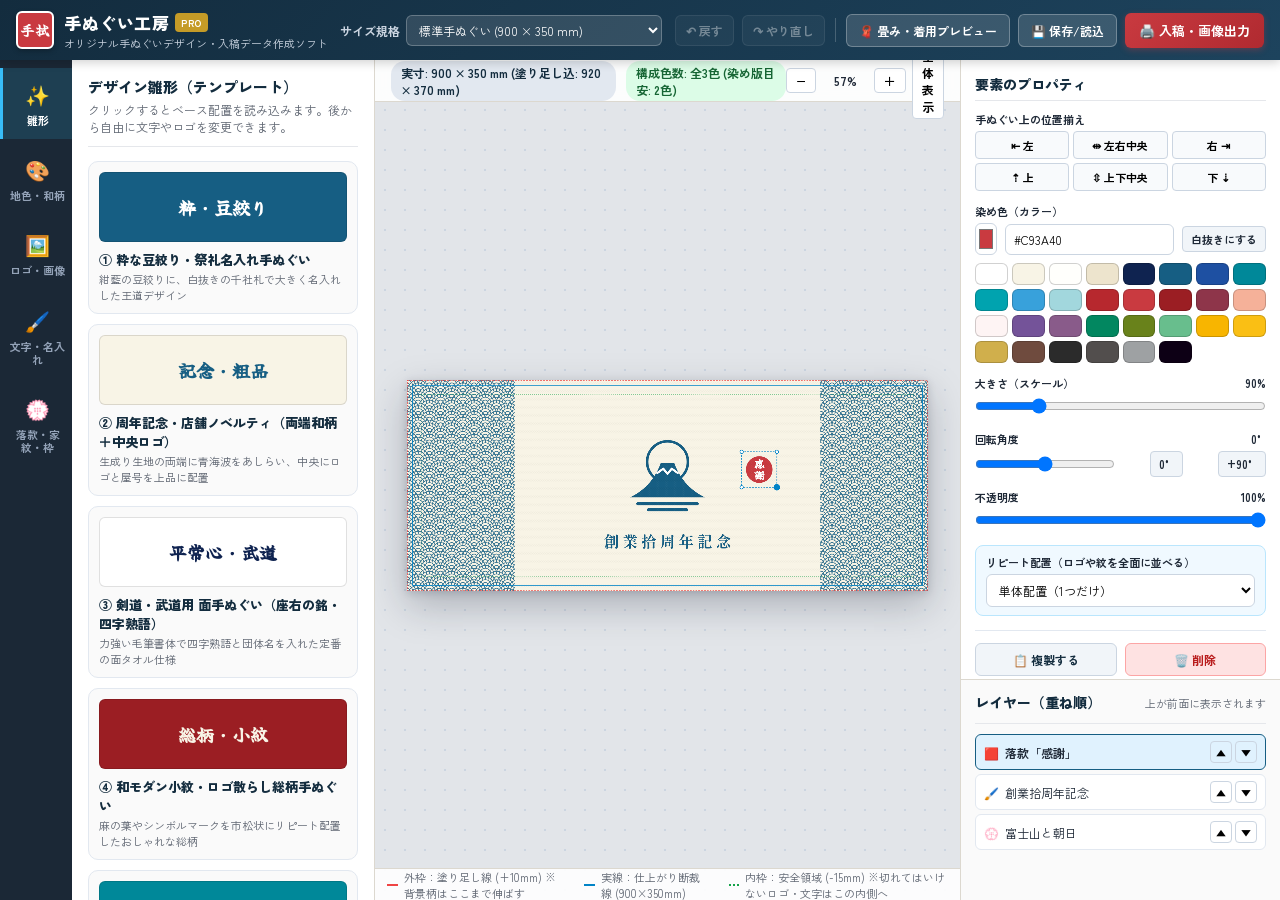
==== index.html @ afddd67e "[tenugui-maker] オリジナル手ぬぐいデザイン＆入稿データ作成Webアプリ（手ぬぐい工房 v1.0.0）を新規作成" ====
<!DOCTYPE html>
<html lang="ja">
<head>
  <meta charset="UTF-8" />
  <meta name="viewport" content="width=device-width, initial-scale=1.0" />
  <title>手ぬぐい工房 (Tenugui Studio) - オリジナル手ぬぐいデザイン＆入稿データ作成</title>
  <!-- Google Fonts (和風・毛筆・明朝・角ゴシック・丸ゴシック) -->
  <link rel="preconnect" href="https://fonts.googleapis.com">
  <link rel="preconnect" href="https://fonts.gstatic.com" crossorigin>
  <link href="https://fonts.googleapis.com/css2?family=Dela+Gothic+One&family=Hina+Mincho&family=Kaisei+Decol:wght@700&family=Klee+One:wght@600&family=M+PLUS+Rounded+1c:wght@700&family=Noto+Sans+JP:wght@400;700;900&family=Noto+Serif+JP:wght@400;700;900&family=Reggae+One&family=Shippori+Mincho+B1:wght@700;800&family=Yuji+Syuku&family=Zen+Antique+Soft&family=Zen+Kaku+Gothic+New:wght@700;900&family=Zen+Maru+Gothic:wght@700;900&family=Zen+Old+Mincho:wght@700;900&display=swap" rel="stylesheet">
  <link rel="stylesheet" href="css/style.css" />
</head>
<body>
  <!-- トップヘッダー -->
  <header class="app-header">
    <div class="brand">
      <div class="brand-seal">手拭</div>
      <div class="brand-text">
        <h1>手ぬぐい工房 <span class="badge">PRO</span></h1>
        <p>オリジナル手ぬぐいデザイン・入稿データ作成ソフト</p>
      </div>
    </div>

    <!-- 中央コントロール：サイズ・向き・ガイド表示 -->
    <div class="header-controls">
      <div class="control-group">
        <label>サイズ規格</label>
        <select id="sizePresetSelect" title="手ぬぐいのサイズを選択">
          <option value="900x350" selected>標準手ぬぐい (900 × 350 mm)</option>
          <option value="900x340">岡生地標準 (900 × 340 mm)</option>
          <option value="900x330">総理(文)生地標準 (900 × 330 mm)</option>
          <option value="1000x350">長尺手ぬぐい・剣道用 (1000 × 350 mm)</option>
          <option value="custom">カスタムサイズ...</option>
        </select>
      </div>

      <div id="customSizeInputs" class="control-group hidden">
        <input type="number" id="customLongMm" value="900" min="200" max="2000" step="10" title="長辺(mm)" />
        <span>×</span>
        <input type="number" id="customShortMm" value="350" min="200" max="1000" step="10" title="短辺(mm)" />
        <span>mm</span>
      </div>

      <div class="control-group">
        <label>向き</label>
        <div class="segmented-btn">
          <button type="button" id="orientHorizontalBtn" class="active" title="横長配置">横向き</button>
          <button type="button" id="orientVerticalBtn" title="縦長配置（掛け軸・のれん風）">縦向き</button>
        </div>
      </div>

      <div class="control-group toggles">
        <label class="checkbox-pill" title="断裁ズレ対策の塗り足し領域(+10mm)と内側安全枠(-15mm)を表示">
          <input type="checkbox" id="togglePrintGuides" checked />
          <span>入稿ガイド枠</span>
        </label>
        <label class="checkbox-pill" title="岡生地・文生地の織り目と切りっぱなし端の質感を重ねて表示">
          <input type="checkbox" id="toggleFabricTexture" checked />
          <span>布地質感</span>
        </label>
        <label class="checkbox-pill" title="4つ折り・8つ折りした時の見え方ラインを表示">
          <input type="checkbox" id="toggleFoldLines" />
          <span>折り目確認</span>
        </label>
      </div>
    </div>

    <!-- 右側アクション：元に戻す・保存・書き出し -->
    <div class="header-actions">
      <button type="button" id="undoBtn" class="icon-btn" title="元に戻す (Ctrl+Z)" disabled>↶ 戻す</button>
      <button type="button" id="redoBtn" class="icon-btn" title="やり直す (Ctrl+Y)" disabled>↷ やり直し</button>
      <div class="divider-v"></div>
      <button type="button" id="foldSimBtn" class="secondary-btn" title="畳んだ時の見え方や頭に巻いたイメージを確認">🧣 畳み・着用プレビュー</button>
      <button type="button" id="projectSaveBtn" class="secondary-btn" title="編集中のプロジェクトをファイルに保存">💾 保存/読込</button>
      <button type="button" id="exportModalBtn" class="primary-btn">🖨️ 入稿・画像出力</button>
    </div>
  </header>

  <!-- メインワークスペース -->
  <div class="workspace">
    <!-- 左サイドバー：カテゴリタブ + ツールパネル -->
    <aside class="left-sidebar">
      <nav class="tool-tabs">
        <button type="button" class="tab-btn active" data-tab="tab-templates">
          <span class="tab-icon">✨</span>
          <span class="tab-label">雛形</span>
        </button>
        <button type="button" class="tab-btn" data-tab="tab-fabric">
          <span class="tab-icon">🎨</span>
          <span class="tab-label">地色・和柄</span>
        </button>
        <button type="button" class="tab-btn" data-tab="tab-logo">
          <span class="tab-icon">🖼️</span>
          <span class="tab-label">ロゴ・画像</span>
        </button>
        <button type="button" class="tab-btn" data-tab="tab-text">
          <span class="tab-icon">🖌️</span>
          <span class="tab-label">文字・名入れ</span>
        </button>
        <button type="button" class="tab-btn" data-tab="tab-stamps">
          <span class="tab-icon">💮</span>
          <span class="tab-label">落款・家紋・枠</span>
        </button>
      </nav>

      <div class="tool-panel-container">
        <!-- 1. テンプレート（雛形）タブ -->
        <section id="tab-templates" class="tool-panel active">
          <div class="panel-header">
            <h2>デザイン雛形（テンプレート）</h2>
            <p>クリックするとベース配置を読み込みます。後から自由に文字やロゴを変更できます。</p>
          </div>
          <div id="templateGrid" class="template-grid"></div>
        </section>

        <!-- 2. 地色・伝統色・和柄タブ -->
        <section id="tab-fabric" class="tool-panel">
          <div class="panel-header">
            <h2>布地の色（地色）と和柄パターン</h2>
            <p>日本の伝統色と、手ぬぐい定番の和文様を組み合わせられます。</p>
          </div>

          <div class="form-section">
            <label class="section-title">地色（ベースカラー）</label>
            <div class="color-picker-row">
              <input type="color" id="bgColorInput" value="#f8f4e6" />
              <input type="text" id="bgColorHex" value="#F8F4E6" class="hex-input" />
              <span id="bgColorName" class="color-jp-name">生成り (きなり)</span>
            </div>
            <div class="color-category-filter">
              <button type="button" class="chip active" data-cat="all">すべて</button>
              <button type="button" class="chip" data-cat="white">白・生成</button>
              <button type="button" class="chip" data-cat="blue">藍・青</button>
              <button type="button" class="chip" data-cat="red">茜・赤・紫</button>
              <button type="button" class="chip" data-cat="green">緑・黄・茶</button>
              <button type="button" class="chip" data-cat="dark">墨・黒</button>
            </div>
            <div id="bgTraditionalPalette" class="swatch-grid"></div>
          </div>

          <div class="form-section">
            <label class="section-title">背景の伝統和柄（地紋パターン）</label>
            <div id="patternGrid" class="pattern-grid"></div>

            <div id="patternOptionsBox" class="sub-options">
              <div class="field-row">
                <label>柄の色</label>
                <div class="color-picker-row compact">
                  <input type="color" id="patternColorInput" value="#165e83" />
                  <input type="text" id="patternColorHex" value="#165E83" class="hex-input" />
                </div>
              </div>
              <div id="patternTraditionalPalette" class="swatch-grid mini"></div>

              <div class="field-row">
                <label>柄の大きさ <span id="patternScaleVal">100%</span></label>
                <input type="range" id="patternScaleInput" min="30" max="300" value="100" />
              </div>
              <div class="field-row">
                <label>柄の濃さ（透明度） <span id="patternOpacityVal">100%</span></label>
                <input type="range" id="patternOpacityInput" min="5" max="100" value="100" />
              </div>
              <div class="field-row">
                <label>柄の配置範囲</label>
                <select id="patternAreaSelect">
                  <option value="full">全面（総柄）</option>
                  <option value="ends">両端のみ（端飾り・20%ずつ）</option>
                  <option value="left">左端（または上端）のみ</option>
                  <option value="right">右端（または下端）のみ</option>
                  <option value="border">外周枠のみ（額縁柄）</option>
                  <option value="band-h">中央帯（一本帯）</option>
                </select>
              </div>
            </div>
          </div>

          <div class="form-section">
            <label class="section-title">生地の種類シミュレーション</label>
            <select id="fabricWeaveSelect">
              <option value="oka" selected>岡生地（30番手・目が細かく繊細な柄向け）</option>
              <option value="bun">総理 / 文生地（20番手・ざっくりした風合い）</option>
              <option value="none">フラット（入稿確認用・質感なし）</option>
            </select>
          </div>
        </section>

        <!-- 3. ロゴ・画像タブ -->
        <section id="tab-logo" class="tool-panel">
          <div class="panel-header">
            <h2>ロゴ・イラストの追加</h2>
            <p>お手持ちのロゴ画像（PNG / JPG / SVG）を読み込みます。白い背景の自動透過や、手ぬぐいらしい単色染め変換もワンクリックで行えます。</p>
          </div>

          <div class="upload-dropzone" id="logoDropzone">
            <input type="file" id="logoFileInput" accept="image/png,image/jpeg,image/webp,image/svg+xml" hidden />
            <div class="dropzone-icon">📁</div>
            <div class="dropzone-title">ロゴ・画像ファイルを選択</div>
            <div class="dropzone-sub">またはここへドラッグ＆ドロップ (PNG / JPG / SVG)</div>
            <button type="button" class="primary-btn small" id="logoSelectBtn">ファイルを選ぶ</button>
          </div>

          <div class="form-section">
            <label class="section-title">サンプルシンボル・ロゴを追加</label>
            <p class="hint">すぐ試せる和風シンボルマークです。クリックで配置されます。</p>
            <div id="sampleLogoGrid" class="stamp-grid"></div>
          </div>

          <div class="info-card">
            <h4>💡 手ぬぐいロゴ作成のポイント</h4>
            <ul>
              <li>写真やJPGロゴの<strong>白い背景</strong>は、右パネルの「白背景を透明化」スイッチで綺麗に抜けます。</li>
              <li>「単色染め（シルエット化）」をONにすると、どんな画像も藍色や白抜き1色の本染め風に仕上がります。</li>
              <li>同じロゴを全体に並べたい時は、右パネルの「リピート配置（散らし柄）」が使えます。</li>
            </ul>
          </div>
        </section>

        <!-- 4. 文字・名入れタブ -->
        <section id="tab-text" class="tool-panel">
          <div class="panel-header">
            <h2>文字・名入れの追加</h2>
            <p>縦書き・横書きや、毛筆・江戸文字・明朝体など手ぬぐいに映える書体を追加できます。</p>
          </div>

          <div class="quick-add-buttons">
            <button type="button" id="addVerticalTextBtn" class="action-card-btn">
              <span class="big-icon">縦</span>
              <div>
                <strong>縦書きテキストを追加</strong>
                <small>名入れ・スローガン・神社仏閣・剣道面タオル向け</small>
              </div>
            </button>
            <button type="button" id="addHorizontalTextBtn" class="action-card-btn">
              <span class="big-icon">横</span>
              <div>
                <strong>横書きテキストを追加</strong>
                <small>ショップ名・欧文ロゴ・記念品タイトル向け</small>
              </div>
            </button>
          </div>

          <div class="form-section">
            <label class="section-title">よく使われる定型フレーズ（クリックで追加）</label>
            <div class="phrase-chips">
              <button type="button" class="phrase-btn" data-text="祭" data-vert="true" data-size="180">祭（大文字）</button>
              <button type="button" class="phrase-btn" data-text="感謝" data-vert="true" data-size="140">感謝</button>
              <button type="button" class="phrase-btn" data-text="商売繁盛" data-vert="true" data-size="110">商売繁盛</button>
              <button type="button" class="phrase-btn" data-text="一期一会" data-vert="true" data-size="110">一期一会</button>
              <button type="button" class="phrase-btn" data-text="平常心" data-vert="true" data-size="120">平常心</button>
              <button type="button" class="phrase-btn" data-text="百折不撓" data-vert="true" data-size="110">百折不撓</button>
              <button type="button" class="phrase-btn" data-text="千客万来" data-vert="true" data-size="110">千客万来</button>
              <button type="button" class="phrase-btn" data-text="謹賀新年" data-vert="true" data-size="110">謹賀新年</button>
              <button type="button" class="phrase-btn" data-text="必勝" data-vert="true" data-size="150">必勝</button>
              <button type="button" class="phrase-btn" data-text="贈" data-vert="true" data-size="90">贈（熨斗風）</button>
            </div>
          </div>
        </section>

        <!-- 5. 落款・家紋・飾り枠タブ -->
        <section id="tab-stamps" class="tool-panel">
          <div class="panel-header">
            <h2>落款（ハンコ）・家紋・飾り枠</h2>
            <p>手ぬぐいの隅に入れると一気に本格感が出る朱印・落款や、伝統家紋・飾り枠を追加できます。</p>
          </div>

          <div class="form-section">
            <label class="section-title">オリジナル落款（朱印スタンプ）を作成</label>
            <div class="rakkan-builder">
              <div class="field-row">
                <label>印の文字（1〜4文字推奨）</label>
                <input type="text" id="rakkanTextInput" value="手拭工房" maxlength="6" />
              </div>
              <div class="field-row">
                <label>形状・彫り方</label>
                <select id="rakkanStyleSelect">
                  <option value="square-shu">角印・朱文（白地に赤文字）</option>
                  <option value="square-haku">角印・白文（赤地に白抜き文字）</option>
                  <option value="round-shu">丸印・朱文（赤枠に赤文字）</option>
                  <option value="round-haku">丸印・白文（赤丸に白抜き文字）</option>
                  <option value="gourd-haku">ひょうたん印（白抜き）</option>
                </select>
              </div>
              <button type="button" id="addRakkanBtn" class="primary-btn full-width">💮 この落款をキャンバスに追加</button>
            </div>
          </div>

          <div class="form-section">
            <label class="section-title">日本の伝統家紋・縁起スタンプ</label>
            <div id="kamonGrid" class="stamp-grid"></div>
          </div>

          <div class="form-section">
            <label class="section-title">飾り枠・帯・縁起ライン</label>
            <div id="frameGrid" class="stamp-grid"></div>
          </div>
        </section>
      </div>
    </aside>

    <!-- 中央キャンバスエリア -->
    <main class="canvas-stage-area" id="canvasStageArea">
      <!-- キャンバス上部ステータスバー -->
      <div class="stage-toolbar">
        <div class="stage-info">
          <span id="specDimensionBadge" class="spec-badge">実寸: 900 × 350 mm (塗り足し込: 920 × 370 mm)</span>
          <span id="usedColorsBadge" class="spec-badge colors-badge" title="現在デザインに使われている色数（本染め・シルクスクリーン印刷の版数目安）">使用色数: 2色</span>
        </div>
        <div class="zoom-controls">
          <button type="button" id="zoomOutBtn" title="縮小">−</button>
          <span id="zoomLevelText">100%</span>
          <button type="button" id="zoomInBtn" title="拡大">＋</button>
          <button type="button" id="zoomFitBtn" title="画面に合わせる">全体表示</button>
        </div>
      </div>

      <!-- キャンバス本体ラッパー -->
      <div class="canvas-viewport" id="canvasViewport">
        <div class="canvas-wrapper" id="canvasWrapper">
          <canvas id="tenuguiCanvas"></canvas>
        </div>
      </div>

      <!-- 下部ガイド凡例 -->
      <div class="stage-legend">
        <span class="legend-item"><i class="line-sample bleed"></i> 外枠：塗り足し線 (+10mm) ※背景柄はここまで伸ばす</span>
        <span class="legend-item"><i class="line-sample trim"></i> 実線：仕上がり断裁線 (900×350mm)</span>
        <span class="legend-item"><i class="line-sample safe"></i> 内枠：安全領域 (-15mm) ※切れてはいけないロゴ・文字はこの内側へ</span>
      </div>
    </main>

    <!-- 右サイドバー：選択中アイテムのプロパティ編集 ＆ レイヤー一覧 -->
    <aside class="right-sidebar">
      <!-- 選択中要素のインスペクター -->
      <div class="inspector-panel" id="inspectorPanel">
        <div class="panel-header compact">
          <h3 id="inspectorTitle">要素のプロパティ</h3>
        </div>

        <!-- 未選択時の表示 -->
        <div id="noSelectionMessage" class="empty-inspector">
          <p>キャンバス上の<strong>ロゴ・文字・スタンプ</strong>をクリックすると、ここで色・サイズ・書体・背景透過などを細かく調整できます。</p>
          <div class="shortcut-tips">
            <div><kbd>Delete</kbd> 選択要素を削除</div>
            <div><kbd>Ctrl</kbd>+<kbd>D</kbd> 複製</div>
            <div><kbd>矢印キー</kbd> 1mm移動</div>
          </div>
        </div>

        <!-- 共通トランスフォーム・整列コントロール -->
        <div id="commonInspector" class="inspector-body hidden">
          <!-- 整列ボタン -->
          <div class="form-group">
            <label>手ぬぐい上の位置揃え</label>
            <div class="align-btn-grid">
              <button type="button" data-align="left" title="左端（安全枠内）に寄せる">⇤ 左</button>
              <button type="button" data-align="center-h" title="左右中央に揃える">⇹ 左右中央</button>
              <button type="button" data-align="right" title="右端（安全枠内）に寄せる">右 ⇥</button>
              <button type="button" data-align="top" title="上端（安全枠内）に寄せる">⇡ 上</button>
              <button type="button" data-align="center-v" title="上下中央に揃える">⇳ 上下中央</button>
              <button type="button" data-align="bottom" title="下端（安全枠内）に寄せる">下 ⇣</button>
            </div>
          </div>

          <!-- テキスト専用コントロール -->
          <div id="textInspectorGroup" class="inspector-specific hidden">
            <div class="form-group">
              <label>テキスト内容</label>
              <textarea id="propTextContent" rows="2"></textarea>
            </div>
            <div class="form-group">
              <label>書体（フォント）</label>
              <select id="propFontFamily">
                <optgroup label="毛筆・江戸文字・手書き風">
                  <option value="'Yuji Syuku', serif">佑字 粛（本格毛筆・楷書風）</option>
                  <option value="'Reggae One', sans-serif">レゲエ One（力強い江戸勘亭流・祭り風）</option>
                  <option value="'Dela Gothic One', sans-serif">デラゴシック（極太・千社札・番付風）</option>
                  <option value="'Klee One', cursive">クレー One（丁寧な手書き・行書風）</option>
                </optgroup>
                <optgroup label="明朝体・古典和風">
                  <option value="'Shippori Mincho B1', serif">しっぽり明朝（上品な伝統明朝）</option>
                  <option value="'Zen Old Mincho', serif">Zen オールド明朝（格調高い老舗風）</option>
                  <option value="'Zen Antique Soft', serif">Zen アンチック（レトロ活版・大正ロマン）</option>
                  <option value="'Hina Mincho', serif">ひな明朝（やわらかい和モダン）</option>
                  <option value="'Kaisei Decol', serif">解星デコール（華やか・モダン明朝）</option>
                </optgroup>
                <optgroup label="ゴシック体・モダンロゴ向け">
                  <option value="'Zen Kaku Gothic New', sans-serif">Zen 角ゴシック（すっきり現代風）</option>
                  <option value="'Zen Maru Gothic', sans-serif">Zen 丸ゴシック（親しみやすい丸文字）</option>
                </optgroup>
              </select>
            </div>
            <div class="form-group two-col">
              <div>
                <label>文字の向き</label>
                <div class="segmented-btn">
                  <button type="button" id="propTextVertBtn">縦書き</button>
                  <button type="button" id="propTextHorizBtn">横書き</button>
                </div>
              </div>
              <div>
                <label>文字サイズ <span id="propFontSizeVal">80</span></label>
                <input type="range" id="propFontSize" min="14" max="320" value="80" />
              </div>
            </div>
            <div class="form-group">
              <label>字間（文字の間隔） <span id="propLetterSpacingVal">0</span></label>
              <input type="range" id="propLetterSpacing" min="-10" max="60" value="0" />
            </div>
            <div class="form-group">
              <label>袋文字（白フチ・縁取り）</label>
              <div class="field-row">
                <input type="checkbox" id="propTextOutlineToggle" />
                <span>フチをつける</span>
                <input type="color" id="propTextOutlineColor" value="#ffffff" />
                <input type="range" id="propTextOutlineWidth" min="1" max="30" value="8" style="width:80px;" />
              </div>
            </div>
            <div class="form-group">
              <label>白抜き枠・千社札フレーム</label>
              <select id="propTextBoxStyle">
                <option value="none">枠なし</option>
                <option value="white-pad">白座布団（背景柄を隠して読みやすくする）</option>
                <option value="senjafuda">千社札枠（二重黒枠＋白地）</option>
                <option value="circle-crest">丸抜き座布団（丸紋風）</option>
              </select>
            </div>
          </div>

          <!-- ロゴ・画像専用コントロール -->
          <div id="logoInspectorGroup" class="inspector-specific hidden">
            <div class="form-group highlight-box">
              <label class="checkbox-row">
                <input type="checkbox" id="propLogoRemoveBg" />
                <strong>白い背景を自動で透明化する</strong>
              </label>
              <div id="propLogoThresholdRow" class="field-row hidden">
                <label>白抜き感度 <span id="propLogoThresholdVal">235</span></label>
                <input type="range" id="propLogoThreshold" min="150" max="254" value="235" />
              </div>
            </div>

            <div class="form-group highlight-box">
              <label class="checkbox-row">
                <input type="checkbox" id="propLogoMonochrome" />
                <strong>単色染め（シルエット化）</strong>
              </label>
              <p class="tiny-hint">本染め手ぬぐいのように、ロゴを1色の染め色（または白抜き）に変換します。</p>
            </div>
          </div>

          <!-- 色変更コントロール（文字・スタンプ・単色化ロゴ共通） -->
          <div id="colorInspectorGroup" class="form-group">
            <label>染め色（カラー）</label>
            <div class="color-picker-row">
              <input type="color" id="propItemColor" value="#165e83" />
              <input type="text" id="propItemColorHex" value="#165E83" class="hex-input" />
              <button type="button" id="propSetShironukiBtn" class="tiny-btn" title="生地の地色と同じ色にして「白抜き染め」にします">白抜きにする</button>
            </div>
            <div id="itemTraditionalPalette" class="swatch-grid mini"></div>
          </div>

          <!-- 大きさ・回転・不透明度 -->
          <div class="form-group">
            <label>大きさ（スケール） <span id="propScaleVal">100%</span></label>
            <input type="range" id="propScale" min="10" max="400" value="100" />
          </div>
          <div class="form-group">
            <label>回転角度 <span id="propRotationVal">0°</span></label>
            <div class="field-row">
              <input type="range" id="propRotation" min="-180" max="180" value="0" />
              <button type="button" id="propRotResetBtn" class="tiny-btn">0°</button>
              <button type="button" id="propRot90Btn" class="tiny-btn">+90°</button>
            </div>
          </div>
          <div class="form-group">
            <label>不透明度 <span id="propOpacityVal">100%</span></label>
            <input type="range" id="propOpacity" min="10" max="100" value="100" />
          </div>

          <!-- リピート（散らし柄・連続配置）モード -->
          <div class="form-group highlight-box">
            <label>リピート配置（ロゴや紋を全面に並べる）</label>
            <select id="propRepeatMode">
              <option value="none">単体配置（1つだけ）</option>
              <option value="grid">格子並び（縦横に整列して反復）</option>
              <option value="brick">互い違い並び（市松・散らし配置）</option>
              <option value="row">横一列に並べる（帯状）</option>
            </select>
            <div id="propRepeatGapRow" class="field-row hidden">
              <label>間隔 <span id="propRepeatGapVal">180px</span></label>
              <input type="range" id="propRepeatGap" min="60" max="500" value="180" />
            </div>
          </div>

          <!-- アクションボタン -->
          <div class="inspector-actions">
            <button type="button" id="propDuplicateBtn" class="secondary-btn">📋 複製する</button>
            <button type="button" id="propDeleteBtn" class="danger-btn">🗑️ 削除</button>
          </div>
        </div>
      </div>

      <!-- レイヤー（重ね順）パネル -->
      <div class="layers-panel">
        <div class="panel-header compact">
          <h3>レイヤー（重ね順）</h3>
          <span class="tiny-hint">上が前面に表示されます</span>
        </div>
        <ul id="layerList" class="layer-list"></ul>
      </div>
    </aside>
  </div>

  <!-- モーダル1：畳み方・着用シミュレーション -->
  <div id="foldSimModal" class="modal-backdrop hidden">
    <div class="modal-content wide">
      <div class="modal-header">
        <h2>🧣 仕上がり・畳み方シミュレーション</h2>
        <button type="button" class="modal-close" data-close="foldSimModal">✕</button>
      </div>
      <div class="modal-body">
        <p class="modal-lead">手ぬぐいは畳んで贈答用（熨斗・帯巻き）にしたり、首に掛けたりした時に<strong>端（剣先）や四つ折り面</strong>のロゴがよく見えます。実際の見え方を確認しましょう。</p>
        <div class="sim-grid">
          <div class="sim-card">
            <h4>① 四つ折り・八つ折り（たたんだ状態 / 端の名入れ確認）</h4>
            <div class="sim-canvas-box">
              <canvas id="simFoldedCanvas" width="380" height="260"></canvas>
            </div>
            <p class="tiny-hint">贈答・販売時に一番上になる面です。右端または左端にロゴや名入れがあると綺麗に収まります。</p>
          </div>
          <div class="sim-card">
            <h4>② 熨斗（のし）・帯巻きパッケージ状態</h4>
            <div class="sim-canvas-box">
              <canvas id="simNoshiCanvas" width="380" height="260"></canvas>
            </div>
            <p class="tiny-hint">記念品・粗品として白帯を巻いた時のイメージです。</p>
          </div>
          <div class="sim-card">
            <h4>③ 掛け軸・タペストリー飾り状態</h4>
            <div class="sim-canvas-box">
              <canvas id="simHangingCanvas" width="380" height="260"></canvas>
            </div>
            <p class="tiny-hint">壁や暖簾として掛けた時の全体のバランスです。</p>
          </div>
        </div>
      </div>
    </div>
  </div>

  <!-- モーダル2：プロジェクト保存 / 読込 -->
  <div id="projectModal" class="modal-backdrop hidden">
    <div class="modal-content">
      <div class="modal-header">
        <h2>💾 デザインデータの保存・読み込み</h2>
        <button type="button" class="modal-close" data-close="projectModal">✕</button>
      </div>
      <div class="modal-body">
        <div class="export-option-card">
          <h4>ファイルに保存（バックアップ）</h4>
          <p>現在の手ぬぐいデザイン（配置したロゴ・文字・色設定すべて）を <code>.tenugui.json</code> ファイルとしてパソコンに保存します。いつでも続きから編集できます。</p>
          <button type="button" id="downloadProjectJsonBtn" class="primary-btn">📥 プロジェクトファイルを保存 (.json)</button>
        </div>
        <div class="export-option-card">
          <h4>保存したファイルを読み込む</h4>
          <p>以前保存した <code>.tenugui.json</code> ファイルを読み込んで復元します。</p>
          <input type="file" id="uploadProjectJsonInput" accept=".json" hidden />
          <button type="button" id="triggerLoadJsonBtn" class="secondary-btn">📂 ファイルを選択して読み込む</button>
        </div>
      </div>
    </div>
  </div>

  <!-- モーダル3：入稿データ・高解像度画像出力 -->
  <div id="exportModal" class="modal-backdrop hidden">
    <div class="modal-content wide">
      <div class="modal-header">
        <h2>🖨️ 入稿データ・画像書き出し</h2>
        <button type="button" class="modal-close" data-close="exportModal">✕</button>
      </div>
      <div class="modal-body">
        <!-- 入稿前チェックリスト -->
        <div class="preflight-box" id="preflightBox">
          <h4>✅ 入稿データ自動チェック（プリフライト）</h4>
          <ul id="preflightList" class="preflight-list"></ul>
        </div>

        <div class="export-grid">
          <div class="export-option-card featured">
            <div class="card-badge">プリント業者入稿に最適</div>
            <h4>① 入稿用・高解像度 PNG（塗り足し +10mm 付）</h4>
            <p>オリジナル手ぬぐい印刷業者の入稿規格に対応した高解像度データ（塗り足し領域込・ガイド線なし・布地テクスチャなし）を出力します。</p>
            <div class="field-row">
              <label>出力解像度:</label>
              <select id="exportDpiSelect">
                <option value="200">高解像度 200 dpi (推奨・約 7244×2913 px)</option>
                <option value="300">超高解像度 300 dpi (本印刷用・約 10866×4370 px)</option>
                <option value="150">標準 150 dpi (軽量入稿用・約 5433×2185 px)</option>
              </select>
            </div>
            <label class="checkbox-row" style="margin:8px 0;">
              <input type="checkbox" id="exportIncludeTrimMarks" />
              <span>トンボ（断裁トリムマーク）を四隅に描画する</span>
            </label>
            <button type="button" id="exportPrintPngBtn" class="primary-btn full-width">📥 入稿用 高解像度PNGをダウンロード</button>
          </div>

          <div class="export-option-card">
            <h4>② 仕上がりイメージ確認用 PNG（実寸枠・質感つき）</h4>
            <p>布地の織り目感を含めた仕上がりサイズ（塗り足し部分をカットした状態）の画像です。お客様や仲間への確認用・SNS共有用に最適です。</p>
            <button type="button" id="exportPreviewPngBtn" class="secondary-btn full-width">📸 完成イメージPNGをダウンロード</button>
          </div>

          <div class="export-option-card">
            <h4>③ ベクター SVG ファイル出力</h4>
            <p>Illustrator等で再編集したり、シルクスクリーン・本染め（注染）業者へ渡せるスケーラブルなSVGデータを出力します。</p>
            <button type="button" id="exportSvgBtn" class="secondary-btn full-width">📐 SVGベクターデータをダウンロード</button>
          </div>

          <div class="export-option-card">
            <h4>④ 発注仕様書・原寸確認シート（印刷 / PDF保存）</h4>
            <p>デザイン全体図・使用している伝統色コード（HEX/RGB）・サイズ規格・色数をまとめた仕様書を開きます（ブラウザの「PDFに保存」またはプリンター印刷に対応）。</p>
            <button type="button" id="exportSpecSheetBtn" class="secondary-btn full-width">📄 発注仕様書（PDF/印刷）を開く</button>
          </div>
        </div>
      </div>
    </div>
  </div>

  <!-- スクリプト群 -->
  <script src="js/data.js"></script>
  <script src="js/patterns.js"></script>
  <script src="js/app.js"></script>
</body>
</html>
---- css/style.css ----
/* ==========================================================================
   手ぬぐい工房 (Tenugui Studio) - スタイルシート
   和モダン・藍染＆生成りトーンの直感的デザインUI
   ========================================================================== */

:root {
  --ai-dark: #132c3e;       /* 濃藍（ヘッダー・主要背景） */
  --ai-main: #165e83;       /* 紺藍（プライマリカラー） */
  --ai-light: #2a83a2;      /* 浅葱・納戸（ホバー・アクセント） */
  --shu-red: #c93a40;       /* 朱色・落款色 */
  --kinari: #f8f4e6;        /* 生成り */
  --washi-bg: #f3f1ec;      /* 和紙グレー背景 */
  --panel-bg: #ffffff;
  --stage-bg: #e2e5e9;
  --border-col: #dcd8cf;
  --text-main: #1f2937;
  --text-sub: #5f6672;
  --gold-accent: #c59b27;
  --radius-sm: 6px;
  --radius-md: 10px;
}

* {
  box-sizing: border-box;
  margin: 0;
  padding: 0;
}

body {
  font-family: 'Zen Kaku Gothic New', 'Noto Sans JP', sans-serif;
  background-color: var(--washi-bg);
  color: var(--text-main);
  height: 100vh;
  display: flex;
  flex-direction: column;
  overflow: hidden;
  user-select: none;
}

/* --- トップヘッダー --- */
.app-header {
  height: 60px;
  background: linear-gradient(135deg, var(--ai-dark) 0%, #1d435d 100%);
  color: #fff;
  display: flex;
  align-items: center;
  justify-content: space-between;
  padding: 0 16px;
  box-shadow: 0 2px 10px rgba(0, 0, 0, 0.2);
  z-index: 20;
  gap: 12px;
}

.brand {
  display: flex;
  align-items: center;
  gap: 10px;
  flex-shrink: 0;
}

.brand-seal {
  width: 38px;
  height: 38px;
  background: var(--shu-red);
  border: 2px solid #fff;
  border-radius: 6px;
  display: flex;
  align-items: center;
  justify-content: center;
  font-family: 'Yuji Syuku', serif;
  font-weight: 700;
  font-size: 14px;
  letter-spacing: 1px;
  box-shadow: 0 2px 5px rgba(0,0,0,0.25);
}

.brand-text h1 {
  font-size: 17px;
  font-weight: 900;
  letter-spacing: 0.5px;
  display: flex;
  align-items: center;
  gap: 6px;
}

.brand-text .badge {
  background: var(--gold-accent);
  color: #fff;
  font-size: 10px;
  padding: 2px 6px;
  border-radius: 4px;
  font-weight: 700;
}

.brand-text p {
  font-size: 11px;
  color: #cbd5e1;
}

.header-controls {
  display: flex;
  align-items: center;
  gap: 14px;
  flex-wrap: nowrap;
  overflow-x: auto;
}

.control-group {
  display: flex;
  align-items: center;
  gap: 6px;
  font-size: 12px;
}

.control-group label {
  color: #cbd5e1;
  font-weight: 700;
  white-space: nowrap;
}

.control-group select,
.control-group input[type="number"] {
  background: rgba(255, 255, 255, 0.12);
  color: #fff;
  border: 1px solid rgba(255, 255, 255, 0.25);
  border-radius: var(--radius-sm);
  padding: 5px 8px;
  font-size: 12px;
  font-family: inherit;
}

.control-group select option {
  color: #1f2937;
  background: #fff;
}

.control-group input[type="number"] {
  width: 68px;
  text-align: center;
}

.segmented-btn {
  display: inline-flex;
  background: rgba(0, 0, 0, 0.25);
  border-radius: var(--radius-sm);
  padding: 2px;
  border: 1px solid rgba(255,255,255,0.18);
}

.segmented-btn button {
  background: transparent;
  color: #e2e8f0;
  border: none;
  padding: 4px 10px;
  font-size: 12px;
  font-weight: 700;
  border-radius: 4px;
  cursor: pointer;
  transition: all 0.15s;
}

.segmented-btn button.active {
  background: var(--ai-light);
  color: #fff;
}

.checkbox-pill {
  display: inline-flex;
  align-items: center;
  gap: 5px;
  background: rgba(255, 255, 255, 0.1);
  padding: 5px 10px;
  border-radius: 20px;
  cursor: pointer;
  font-size: 12px;
  color: #fff !important;
  border: 1px solid rgba(255, 255, 255, 0.18);
  transition: background 0.15s;
}

.checkbox-pill:hover {
  background: rgba(255, 255, 255, 0.2);
}

.header-actions {
  display: flex;
  align-items: center;
  gap: 8px;
  flex-shrink: 0;
}

.divider-v {
  width: 1px;
  height: 24px;
  background: rgba(255, 255, 255, 0.2);
  margin: 0 2px;
}

/* --- ボタン共通 --- */
button {
  font-family: inherit;
}

.icon-btn {
  background: rgba(255, 255, 255, 0.1);
  color: #fff;
  border: 1px solid rgba(255, 255, 255, 0.2);
  padding: 6px 10px;
  border-radius: var(--radius-sm);
  font-size: 12px;
  font-weight: 700;
  cursor: pointer;
  transition: all 0.15s;
}

.icon-btn:hover:not(:disabled) {
  background: rgba(255, 255, 255, 0.22);
}

.icon-btn:disabled {
  opacity: 0.4;
  cursor: not-allowed;
}

.primary-btn {
  background: linear-gradient(135deg, var(--shu-red) 0%, #b02a30 100%);
  color: #fff;
  border: none;
  padding: 8px 14px;
  border-radius: var(--radius-sm);
  font-size: 13px;
  font-weight: 700;
  cursor: pointer;
  box-shadow: 0 2px 6px rgba(201, 58, 64, 0.35);
  transition: transform 0.1s, filter 0.15s;
}

.primary-btn:hover {
  filter: brightness(1.08);
}

.primary-btn:active {
  transform: translateY(1px);
}

.primary-btn.small {
  padding: 6px 12px;
  font-size: 12px;
}

.secondary-btn {
  background: rgba(255, 255, 255, 0.14);
  color: #fff;
  border: 1px solid rgba(255, 255, 255, 0.28);
  padding: 7px 12px;
  border-radius: var(--radius-sm);
  font-size: 12px;
  font-weight: 700;
  cursor: pointer;
  transition: background 0.15s;
}

.secondary-btn:hover {
  background: rgba(255, 255, 255, 0.24);
}

/* パネル内のセカンダリボタン */
.tool-panel .secondary-btn,
.inspector-panel .secondary-btn,
.modal-body .secondary-btn {
  background: #f1f5f9;
  color: var(--ai-dark);
  border: 1px solid #cbd5e1;
}

.tool-panel .secondary-btn:hover,
.inspector-panel .secondary-btn:hover,
.modal-body .secondary-btn:hover {
  background: #e2e8f0;
}

.danger-btn {
  background: #fee2e2;
  color: #b91c1c;
  border: 1px solid #fca5a5;
  padding: 7px 12px;
  border-radius: var(--radius-sm);
  font-size: 12px;
  font-weight: 700;
  cursor: pointer;
}

.danger-btn:hover {
  background: #fecaca;
}

.tiny-btn {
  background: #f1f5f9;
  color: var(--text-main);
  border: 1px solid #cbd5e1;
  padding: 4px 8px;
  border-radius: 4px;
  font-size: 11px;
  font-weight: 700;
  cursor: pointer;
  white-space: nowrap;
}

.tiny-btn:hover {
  background: #e2e8f0;
}

.full-width {
  width: 100%;
  justify-content: center;
}

/* --- メインワークスペース (3ペイン) --- */
.workspace {
  flex: 1;
  display: flex;
  overflow: hidden;
}

/* --- 左サイドバー --- */
.left-sidebar {
  width: 375px;
  background: var(--panel-bg);
  border-right: 1px solid var(--border-col);
  display: flex;
  flex-shrink: 0;
  z-index: 10;
}

.tool-tabs {
  width: 72px;
  background: #1b2836;
  display: flex;
  flex-direction: column;
  padding-top: 8px;
  gap: 4px;
  flex-shrink: 0;
}

.tab-btn {
  background: transparent;
  border: none;
  color: #94a3b8;
  padding: 12px 4px;
  display: flex;
  flex-direction: column;
  align-items: center;
  gap: 5px;
  cursor: pointer;
  transition: all 0.15s;
  border-left: 3px solid transparent;
}

.tab-btn:hover {
  color: #fff;
  background: rgba(255, 255, 255, 0.05);
}

.tab-btn.active {
  color: #fff;
  background: rgba(42, 131, 162, 0.25);
  border-left-color: #38bdf8;
}

.tab-icon {
  font-size: 20px;
}

.tab-label {
  font-size: 11px;
  font-weight: 700;
  text-align: center;
  line-height: 1.2;
}

.tool-panel-container {
  flex: 1;
  overflow-y: auto;
  padding: 16px;
}

.tool-panel {
  display: none;
}

.tool-panel.active {
  display: block;
}

.panel-header {
  margin-bottom: 14px;
  padding-bottom: 10px;
  border-bottom: 1px solid #e5e7eb;
}

.panel-header h2 {
  font-size: 15px;
  font-weight: 900;
  color: var(--ai-dark);
  margin-bottom: 4px;
}

.panel-header p {
  font-size: 12px;
  color: var(--text-sub);
  line-height: 1.45;
}

.form-section {
  margin-bottom: 18px;
  padding-bottom: 14px;
  border-bottom: 1px dashed #e5e7eb;
}

.section-title {
  display: block;
  font-size: 12px;
  font-weight: 900;
  color: var(--ai-dark);
  margin-bottom: 8px;
}

.hint, .tiny-hint {
  font-size: 11px;
  color: var(--text-sub);
  line-height: 1.4;
  margin-bottom: 6px;
}

/* --- テンプレートグリッド --- */
.template-grid {
  display: grid;
  grid-template-columns: 1fr;
  gap: 10px;
}

.template-card {
  border: 1.5px solid #e2e8f0;
  border-radius: var(--radius-md);
  padding: 10px;
  background: #fafafa;
  cursor: pointer;
  transition: all 0.15s;
}

.template-card:hover {
  border-color: var(--ai-main);
  background: #f0f9ff;
  transform: translateY(-1px);
  box-shadow: 0 3px 8px rgba(22, 94, 131, 0.12);
}

.template-preview {
  height: 70px;
  border-radius: 6px;
  margin-bottom: 8px;
  display: flex;
  align-items: center;
  justify-content: center;
  font-family: 'Yuji Syuku', serif;
  font-size: 18px;
  font-weight: 700;
  position: relative;
  overflow: hidden;
  border: 1px solid rgba(0,0,0,0.12);
}

.template-info h4 {
  font-size: 13px;
  font-weight: 900;
  color: var(--ai-dark);
  margin-bottom: 2px;
}

.template-info p {
  font-size: 11px;
  color: var(--text-sub);
}

/* --- カラーピッカー＆伝統色パレット --- */
.color-picker-row {
  display: flex;
  align-items: center;
  gap: 8px;
  margin-bottom: 8px;
}

.color-picker-row input[type="color"] {
  width: 36px;
  height: 32px;
  border: 1px solid #cbd5e1;
  border-radius: 6px;
  cursor: pointer;
  padding: 1px;
  background: #fff;
}

.hex-input {
  width: 82px;
  padding: 6px 8px;
  border: 1px solid #cbd5e1;
  border-radius: 6px;
  font-family: monospace;
  font-size: 12px;
  text-transform: uppercase;
}

.color-jp-name {
  font-size: 12px;
  font-weight: 700;
  color: var(--ai-main);
  background: #f0f9ff;
  padding: 4px 8px;
  border-radius: 4px;
}

.color-category-filter {
  display: flex;
  flex-wrap: wrap;
  gap: 4px;
  margin-bottom: 8px;
}

.chip {
  background: #f1f5f9;
  border: 1px solid #cbd5e1;
  color: var(--text-sub);
  font-size: 11px;
  font-weight: 700;
  padding: 3px 8px;
  border-radius: 14px;
  cursor: pointer;
}

.chip.active {
  background: var(--ai-main);
  color: #fff;
  border-color: var(--ai-main);
}

.swatch-grid {
  display: grid;
  grid-template-columns: repeat(6, 1fr);
  gap: 6px;
}

.swatch-grid.mini {
  grid-template-columns: repeat(8, 1fr);
  gap: 4px;
  margin-top: 6px;
}

.color-swatch {
  height: 32px;
  border-radius: 6px;
  border: 1.5px solid rgba(0, 0, 0, 0.18);
  cursor: pointer;
  position: relative;
  transition: transform 0.1s;
  display: flex;
  align-items: flex-end;
  justify-content: center;
  overflow: hidden;
}

.swatch-grid.mini .color-swatch {
  height: 22px;
}

.color-swatch:hover {
  transform: scale(1.08);
  z-index: 2;
  box-shadow: 0 2px 6px rgba(0,0,0,0.2);
}

.color-swatch span {
  font-size: 9px;
  background: rgba(255, 255, 255, 0.86);
  color: #111;
  width: 100%;
  text-align: center;
  padding: 1px 0;
  font-weight: 700;
  white-space: nowrap;
  overflow: hidden;
}

/* --- 和柄パターングリッド --- */
.pattern-grid {
  display: grid;
  grid-template-columns: repeat(3, 1fr);
  gap: 8px;
  margin-bottom: 12px;
}

.pattern-card {
  border: 1.5px solid #cbd5e1;
  border-radius: 8px;
  padding: 6px;
  text-align: center;
  cursor: pointer;
  background: #fff;
  transition: all 0.15s;
}

.pattern-card:hover {
  border-color: var(--ai-main);
}

.pattern-card.active {
  border-color: var(--ai-main);
  background: #e0f2fe;
  box-shadow: 0 0 0 2px rgba(22, 94, 131, 0.2);
}

.pattern-thumb {
  width: 100%;
  height: 44px;
  border-radius: 4px;
  margin-bottom: 4px;
  border: 1px solid #e2e8f0;
  background-color: #f8f4e6;
}

.pattern-card span {
  font-size: 11px;
  font-weight: 700;
  display: block;
}

.sub-options {
  background: #f8fafc;
  border: 1px solid #e2e8f0;
  border-radius: 8px;
  padding: 10px;
}

.field-row {
  display: flex;
  align-items: center;
  justify-content: space-between;
  gap: 8px;
  margin-bottom: 8px;
  font-size: 12px;
}

.field-row:last-child {
  margin-bottom: 0;
}

.field-row input[type="range"] {
  flex: 1;
  max-width: 140px;
}

.field-row select,
.form-section select,
.inspector-body select,
.inspector-body input[type="text"],
.inspector-body textarea,
.rakkan-builder input[type="text"],
.rakkan-builder select {
  width: 100%;
  padding: 6px 8px;
  border: 1px solid #cbd5e1;
  border-radius: 6px;
  font-size: 12px;
  font-family: inherit;
  background: #fff;
}

/* --- ロゴアップロード＆スタンプ --- */
.upload-dropzone {
  border: 2px dashed var(--ai-light);
  background: #f0f9ff;
  border-radius: var(--radius-md);
  padding: 18px 12px;
  text-align: center;
  cursor: pointer;
  margin-bottom: 16px;
  transition: background 0.15s;
}

.upload-dropzone:hover,
.upload-dropzone.dragover {
  background: #e0f2fe;
}

.dropzone-icon {
  font-size: 28px;
  margin-bottom: 6px;
}

.dropzone-title {
  font-size: 13px;
  font-weight: 900;
  color: var(--ai-dark);
  margin-bottom: 4px;
}

.dropzone-sub {
  font-size: 11px;
  color: var(--text-sub);
  margin-bottom: 10px;
}

.stamp-grid {
  display: grid;
  grid-template-columns: repeat(3, 1fr);
  gap: 8px;
}

.stamp-btn {
  border: 1px solid #cbd5e1;
  border-radius: 8px;
  background: #fff;
  padding: 8px 4px;
  cursor: pointer;
  display: flex;
  flex-direction: column;
  align-items: center;
  gap: 4px;
  transition: all 0.15s;
}

.stamp-btn:hover {
  border-color: var(--ai-main);
  background: #f0f9ff;
  transform: translateY(-1px);
}

.stamp-btn svg {
  width: 36px;
  height: 36px;
}

.stamp-btn span {
  font-size: 11px;
  font-weight: 700;
  color: var(--text-main);
}

.info-card {
  background: #fffbeb;
  border: 1px solid #fde68a;
  border-radius: 8px;
  padding: 10px 12px;
  font-size: 11px;
  line-height: 1.5;
}

.info-card h4 {
  color: #92400e;
  margin-bottom: 4px;
  font-size: 12px;
}

.info-card ul {
  padding-left: 16px;
  color: #78350f;
}

/* --- 文字タブ --- */
.quick-add-buttons {
  display: flex;
  flex-direction: column;
  gap: 10px;
  margin-bottom: 16px;
}

.action-card-btn {
  display: flex;
  align-items: center;
  gap: 12px;
  padding: 12px;
  background: #f8fafc;
  border: 1.5px solid #cbd5e1;
  border-radius: var(--radius-md);
  cursor: pointer;
  text-align: left;
  transition: all 0.15s;
}

.action-card-btn:hover {
  border-color: var(--ai-main);
  background: #f0f9ff;
}

.action-card-btn .big-icon {
  width: 42px;
  height: 42px;
  background: var(--ai-main);
  color: #fff;
  border-radius: 8px;
  display: flex;
  align-items: center;
  justify-content: center;
  font-family: 'Yuji Syuku', serif;
  font-size: 20px;
  font-weight: 700;
  flex-shrink: 0;
}

.action-card-btn strong {
  display: block;
  font-size: 13px;
  color: var(--ai-dark);
  margin-bottom: 2px;
}

.action-card-btn small {
  font-size: 11px;
  color: var(--text-sub);
}

.phrase-chips {
  display: flex;
  flex-wrap: wrap;
  gap: 6px;
}

.phrase-btn {
  background: #fff;
  border: 1px solid #cbd5e1;
  padding: 6px 10px;
  border-radius: 6px;
  font-family: 'Yuji Syuku', serif;
  font-size: 13px;
  cursor: pointer;
  transition: all 0.15s;
}

.phrase-btn:hover {
  background: var(--ai-main);
  color: #fff;
  border-color: var(--ai-main);
}

.rakkan-builder {
  background: #fff5f5;
  border: 1px solid #fecaca;
  border-radius: 8px;
  padding: 10px;
  display: flex;
  flex-direction: column;
  gap: 8px;
}

/* --- 中央キャンバスステージ --- */
.canvas-stage-area {
  flex: 1;
  background-color: var(--stage-bg);
  background-image: radial-gradient(#cbd5e1 1px, transparent 1px);
  background-size: 20px 20px;
  display: flex;
  flex-direction: column;
  overflow: hidden;
  position: relative;
}

.stage-toolbar {
  height: 42px;
  background: rgba(255, 255, 255, 0.9);
  backdrop-filter: blur(6px);
  border-bottom: 1px solid var(--border-col);
  display: flex;
  align-items: center;
  justify-content: space-between;
  padding: 0 16px;
  z-index: 5;
}

.stage-info {
  display: flex;
  align-items: center;
  gap: 10px;
}

.spec-badge {
  font-size: 12px;
  font-weight: 700;
  color: var(--ai-dark);
  background: #e2e8f0;
  padding: 3px 10px;
  border-radius: 14px;
}

.spec-badge.colors-badge {
  background: #dcfce7;
  color: #166534;
}

.zoom-controls {
  display: flex;
  align-items: center;
  gap: 6px;
}

.zoom-controls button {
  background: #fff;
  border: 1px solid #cbd5e1;
  padding: 3px 9px;
  border-radius: 4px;
  font-size: 12px;
  font-weight: 700;
  cursor: pointer;
}

.zoom-controls button:hover {
  background: #f1f5f9;
}

#zoomLevelText {
  font-size: 12px;
  font-weight: 700;
  min-width: 46px;
  text-align: center;
}

.canvas-viewport {
  flex: 1;
  overflow: auto;
  display: flex;
  align-items: center;
  justify-content: center;
  padding: 32px;
}

.canvas-wrapper {
  position: relative;
  box-shadow: 0 14px 36px rgba(15, 23, 42, 0.25), 0 2px 8px rgba(15, 23, 42, 0.15);
  background: #fff;
  transition: width 0.1s, height 0.1s;
}

#tenuguiCanvas {
  display: block;
  width: 100%;
  height: 100%;
  cursor: default;
}

.stage-legend {
  height: 32px;
  background: rgba(255, 255, 255, 0.9);
  border-top: 1px solid var(--border-col);
  display: flex;
  align-items: center;
  justify-content: center;
  gap: 20px;
  font-size: 11px;
  color: var(--text-sub);
  padding: 0 12px;
}

.legend-item {
  display: inline-flex;
  align-items: center;
  gap: 6px;
}

.line-sample {
  display: inline-block;
  width: 18px;
  height: 0;
}

.line-sample.bleed {
  border-top: 2px dashed #ef4444;
}

.line-sample.trim {
  border-top: 2px solid #0284c7;
}

.line-sample.safe {
  border-top: 2px dotted #16a34a;
}

/* --- 右サイドバー（インスペクター＆レイヤー） --- */
.right-sidebar {
  width: 320px;
  background: var(--panel-bg);
  border-left: 1px solid var(--border-col);
  display: flex;
  flex-direction: column;
  flex-shrink: 0;
  z-index: 10;
}

.inspector-panel {
  flex: 1;
  overflow-y: auto;
  padding: 14px;
  border-bottom: 1px solid var(--border-col);
}

.panel-header.compact {
  margin-bottom: 10px;
  padding-bottom: 6px;
  display: flex;
  align-items: baseline;
  justify-content: space-between;
}

.panel-header.compact h3 {
  font-size: 14px;
  font-weight: 900;
  color: var(--ai-dark);
}

.empty-inspector {
  background: #f8fafc;
  border: 1px dashed #cbd5e1;
  border-radius: 8px;
  padding: 16px 12px;
  text-align: center;
  color: var(--text-sub);
  font-size: 12px;
  line-height: 1.5;
}

.shortcut-tips {
  margin-top: 12px;
  padding-top: 10px;
  border-top: 1px solid #e2e8f0;
  display: flex;
  flex-direction: column;
  gap: 4px;
  font-size: 11px;
  text-align: left;
}

kbd {
  background: #e2e8f0;
  border: 1px solid #cbd5e1;
  border-radius: 3px;
  padding: 1px 5px;
  font-size: 10px;
  font-family: monospace;
}

.form-group {
  margin-bottom: 12px;
}

.form-group > label {
  display: flex;
  justify-content: space-between;
  font-size: 11px;
  font-weight: 700;
  color: var(--text-main);
  margin-bottom: 4px;
}

.form-group.two-col {
  display: grid;
  grid-template-columns: 1fr 1fr;
  gap: 8px;
}

.form-group input[type="range"] {
  width: 100%;
}

.highlight-box {
  background: #f0f9ff;
  border: 1px solid #bae6fd;
  border-radius: 8px;
  padding: 8px 10px;
}

.checkbox-row {
  display: flex;
  align-items: center;
  gap: 6px;
  font-size: 12px;
  cursor: pointer;
}

.align-btn-grid {
  display: grid;
  grid-template-columns: repeat(3, 1fr);
  gap: 4px;
}

.align-btn-grid button {
  background: #f8fafc;
  border: 1px solid #cbd5e1;
  border-radius: 4px;
  padding: 5px 4px;
  font-size: 11px;
  font-weight: 700;
  cursor: pointer;
}

.align-btn-grid button:hover {
  background: #e0f2fe;
  border-color: var(--ai-main);
}

.inspector-actions {
  display: grid;
  grid-template-columns: 1fr 1fr;
  gap: 8px;
  margin-top: 14px;
  padding-top: 12px;
  border-top: 1px solid #e2e8f0;
}

/* --- レイヤーリスト --- */
.layers-panel {
  height: 220px;
  padding: 12px 14px;
  display: flex;
  flex-direction: column;
  background: #fafafa;
}

.layer-list {
  list-style: none;
  flex: 1;
  overflow-y: auto;
  display: flex;
  flex-direction: column;
  gap: 4px;
}

.layer-item {
  display: flex;
  align-items: center;
  justify-content: space-between;
  padding: 6px 8px;
  background: #fff;
  border: 1px solid #e2e8f0;
  border-radius: 6px;
  font-size: 12px;
  cursor: pointer;
}

.layer-item.active {
  border-color: var(--ai-main);
  background: #e0f2fe;
  font-weight: 700;
}

.layer-item-left {
  display: flex;
  align-items: center;
  gap: 6px;
  overflow: hidden;
  text-overflow: ellipsis;
  white-space: nowrap;
}

.layer-item-controls {
  display: flex;
  gap: 3px;
}

.layer-item-controls button {
  background: transparent;
  border: 1px solid #cbd5e1;
  border-radius: 4px;
  width: 22px;
  height: 22px;
  font-size: 10px;
  cursor: pointer;
}

.layer-item-controls button:hover {
  background: #f1f5f9;
}

/* --- モーダル共通 --- */
.modal-backdrop {
  position: fixed;
  inset: 0;
  background: rgba(15, 23, 42, 0.6);
  backdrop-filter: blur(3px);
  display: flex;
  align-items: center;
  justify-content: center;
  z-index: 100;
  padding: 20px;
}

.modal-content {
  background: #fff;
  border-radius: 12px;
  width: 100%;
  max-width: 540px;
  max-height: 90vh;
  display: flex;
  flex-direction: column;
  box-shadow: 0 20px 50px rgba(0, 0, 0, 0.3);
  overflow: hidden;
}

.modal-content.wide {
  max-width: 920px;
}

.modal-header {
  padding: 14px 20px;
  background: var(--ai-dark);
  color: #fff;
  display: flex;
  align-items: center;
  justify-content: space-between;
}

.modal-header h2 {
  font-size: 16px;
  font-weight: 900;
}

.modal-close {
  background: transparent;
  border: none;
  color: #fff;
  font-size: 18px;
  cursor: pointer;
}

.modal-body {
  padding: 20px;
  overflow-y: auto;
}

.modal-lead {
  font-size: 13px;
  color: var(--text-main);
  margin-bottom: 16px;
  line-height: 1.5;
}

.sim-grid {
  display: grid;
  grid-template-columns: repeat(3, 1fr);
  gap: 14px;
}

.sim-card {
  border: 1px solid #e2e8f0;
  border-radius: 8px;
  padding: 12px;
  background: #f8fafc;
}

.sim-card h4 {
  font-size: 12px;
  color: var(--ai-dark);
  margin-bottom: 8px;
}

.sim-canvas-box {
  background: #e2e8f0;
  border-radius: 6px;
  overflow: hidden;
  display: flex;
  align-items: center;
  justify-content: center;
  margin-bottom: 8px;
}

.sim-canvas-box canvas {
  max-width: 100%;
  height: auto;
}

.preflight-box {
  background: #f0fdf4;
  border: 1px solid #bbf7d0;
  border-radius: 8px;
  padding: 12px 16px;
  margin-bottom: 16px;
}

.preflight-box h4 {
  font-size: 13px;
  color: #166534;
  margin-bottom: 6px;
}

.preflight-list {
  list-style: none;
  font-size: 12px;
  display: flex;
  flex-direction: column;
  gap: 4px;
}

.export-grid {
  display: grid;
  grid-template-columns: repeat(2, 1fr);
  gap: 14px;
}

.export-option-card {
  border: 1.5px solid #e2e8f0;
  border-radius: 10px;
  padding: 16px;
  background: #fff;
  display: flex;
  flex-direction: column;
  justify-content: space-between;
  gap: 10px;
  position: relative;
}

.export-option-card.featured {
  border-color: var(--ai-main);
  background: #f0f9ff;
}

.card-badge {
  position: absolute;
  top: -10px;
  right: 12px;
  background: var(--ai-main);
  color: #fff;
  font-size: 10px;
  font-weight: 700;
  padding: 2px 8px;
  border-radius: 10px;
}

.export-option-card h4 {
  font-size: 14px;
  color: var(--ai-dark);
}

.export-option-card p {
  font-size: 12px;
  color: var(--text-sub);
  line-height: 1.5;
}

.hidden {
  display: none !important;
}
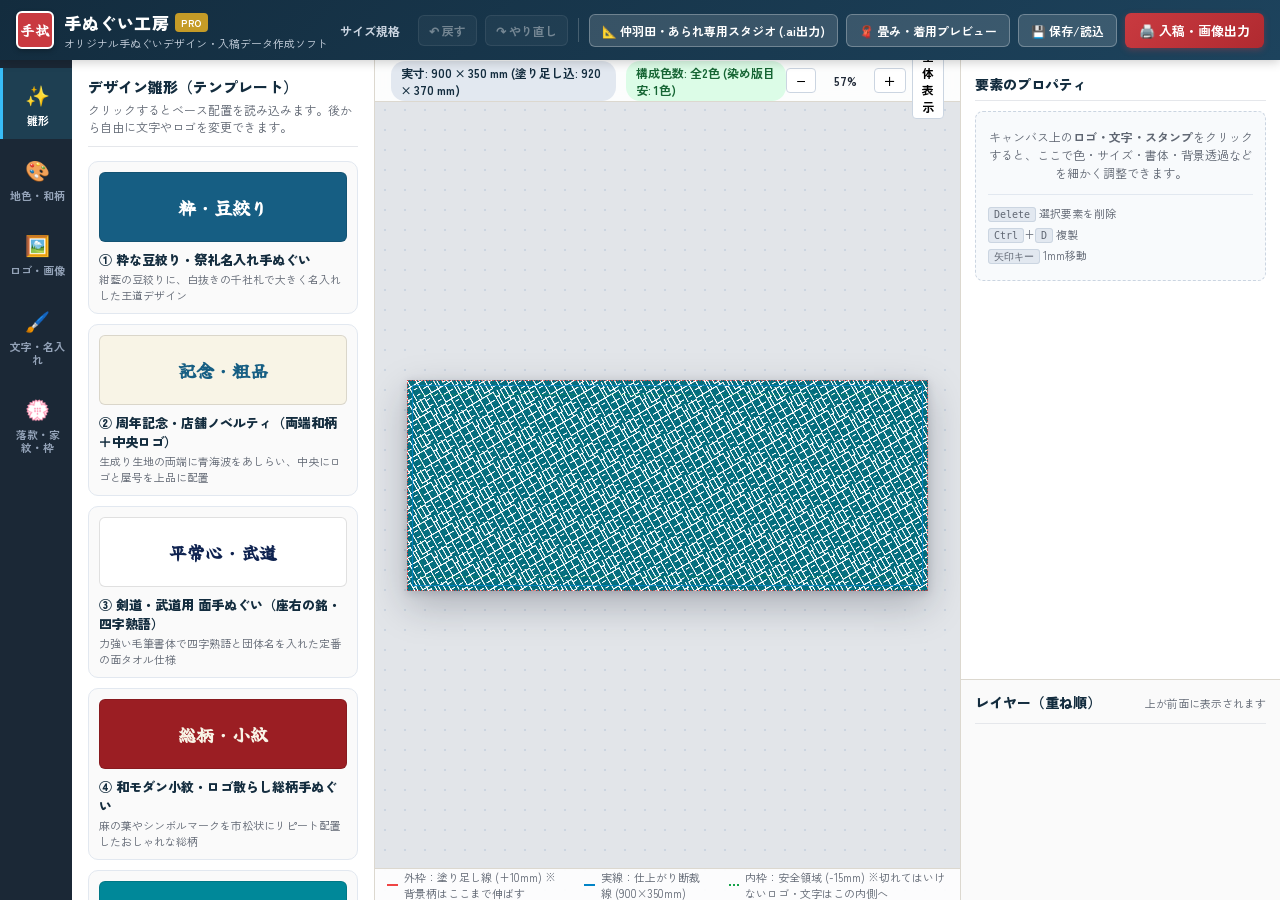
==== commit 347fa74d: "[tenugui-maker] 大小あられシステムと仲羽田（江戸角字・丸紋）を統合し、色・サイズ・密度・線の細さ変更と.ai/SVG出力に対応" ====
--- a/index.html
+++ b/index.html
@@ -70,6 +70,7 @@
       <button type="button" id="undoBtn" class="icon-btn" title="元に戻す (Ctrl+Z)" disabled>↶ 戻す</button>
       <button type="button" id="redoBtn" class="icon-btn" title="やり直す (Ctrl+Y)" disabled>↷ やり直し</button>
       <div class="divider-v"></div>
+      <a href="arare_app.html" class="secondary-btn" style="text-decoration:none;display:inline-flex;align-items:center;" title="仲羽田（角字）＆大小あられ配置・Illustrator(.ai/SVG)専用スタジオを開く">📐 仲羽田・あられ専用スタジオ (.ai出力)</a>
       <button type="button" id="foldSimBtn" class="secondary-btn" title="畳んだ時の見え方や頭に巻いたイメージを確認">🧣 畳み・着用プレビュー</button>
       <button type="button" id="projectSaveBtn" class="secondary-btn" title="編集中のプロジェクトをファイルに保存">💾 保存/読込</button>
       <button type="button" id="exportModalBtn" class="primary-btn">🖨️ 入稿・画像出力</button>
@@ -144,18 +145,48 @@
 
             <div id="patternOptionsBox" class="sub-options">
               <div class="field-row">
-                <label>柄の色</label>
+                <label>柄（文字）の色</label>
                 <div class="color-picker-row compact">
                   <input type="color" id="patternColorInput" value="#165e83" />
                   <input type="text" id="patternColorHex" value="#165E83" class="hex-input" />
+                  <button type="button" id="swapBgPatternBtn" class="tiny-btn" title="地色と柄（仲羽田の文字色）を入れ替えます">地色と入替 ⇄</button>
                 </div>
               </div>
               <div id="patternTraditionalPalette" class="swatch-grid mini"></div>
 
               <div class="field-row">
-                <label>柄の大きさ <span id="patternScaleVal">100%</span></label>
-                <input type="range" id="patternScaleInput" min="30" max="300" value="100" />
-              </div>
+                <label>柄の大きさ（サイズ） <span id="patternScaleVal">100%</span></label>
+                <input type="range" id="patternScaleInput" min="25" max="300" value="100" />
+              </div>
+
+              <!-- 仲羽田（江戸角字）専用：密度・細さ・間隔・角度パラメーター -->
+              <div id="hanedaParamBox" style="border-top:1px dashed #cbd5e1; margin-top:8px; padding-top:8px;">
+                <div class="field-row">
+                  <label>繰り返し密度 <span id="kakuDensityVal">100%</span></label>
+                  <input type="range" id="kakuDensityInput" min="40" max="250" value="100" />
+                </div>
+                <div class="field-row">
+                  <label>線の太さ（細さ） <span id="kakuWeightVal">100%</span></label>
+                  <input type="range" id="kakuWeightInput" min="20" max="220" value="100" />
+                </div>
+                <div class="field-row">
+                  <label>文字内の抜け幅 <span id="kakuInnerGapVal">100%</span></label>
+                  <input type="range" id="kakuInnerGapInput" min="35" max="180" value="100" />
+                </div>
+                <div class="field-row">
+                  <label>文字の横間隔 <span id="kakuColGapVal">0%</span></label>
+                  <input type="range" id="kakuColGapInput" min="-15" max="100" value="0" />
+                </div>
+                <div class="field-row">
+                  <label>段の縦間隔 <span id="kakuRowGapVal">0%</span></label>
+                  <input type="range" id="kakuRowGapInput" min="0" max="80" value="0" />
+                </div>
+                <div class="field-row">
+                  <label>傾き角度 <span id="kakuAngleVal">-30.15°</span></label>
+                  <input type="range" id="kakuAngleInput" min="-90" max="90" step="0.05" value="-30.15" />
+                </div>
+              </div>
+
               <div class="field-row">
                 <label>柄の濃さ（透明度） <span id="patternOpacityVal">100%</span></label>
                 <input type="range" id="patternOpacityInput" min="5" max="100" value="100" />
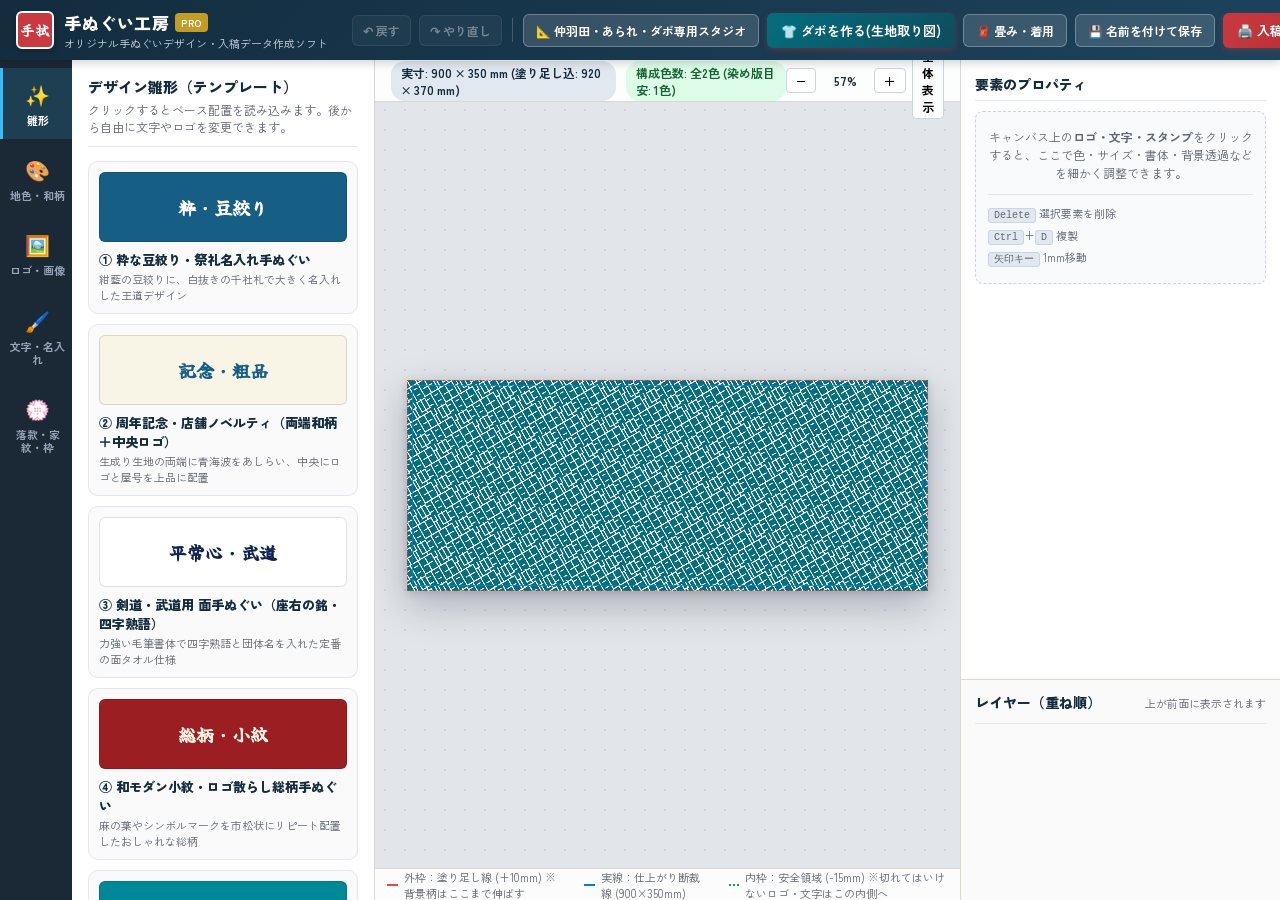
==== commit 813b2d6c: "[tenugui-maker] アプリ内への名前付きデザイン保存(サムネイル付)・手ぬぐいからのダボ裁断割付図＆ダボ仕立てシミュレーター・ロゴ画像加工＆11書体文字入れ機能を追加" ====
--- a/index.html
+++ b/index.html
@@ -70,9 +70,10 @@
       <button type="button" id="undoBtn" class="icon-btn" title="元に戻す (Ctrl+Z)" disabled>↶ 戻す</button>
       <button type="button" id="redoBtn" class="icon-btn" title="やり直す (Ctrl+Y)" disabled>↷ やり直し</button>
       <div class="divider-v"></div>
-      <a href="arare_app.html" class="secondary-btn" style="text-decoration:none;display:inline-flex;align-items:center;" title="仲羽田（角字）＆大小あられ配置・Illustrator(.ai/SVG)専用スタジオを開く">📐 仲羽田・あられ専用スタジオ (.ai出力)</a>
-      <button type="button" id="foldSimBtn" class="secondary-btn" title="畳んだ時の見え方や頭に巻いたイメージを確認">🧣 畳み・着用プレビュー</button>
-      <button type="button" id="projectSaveBtn" class="secondary-btn" title="編集中のプロジェクトをファイルに保存">💾 保存/読込</button>
+      <a href="arare_app.html" class="secondary-btn" style="text-decoration:none;display:inline-flex;align-items:center;" title="仲羽田（角字）＆大小あられ配置・ダボ仕立て・Illustrator(.ai/SVG)専用スタジオを開く">📐 仲羽田・あられ・ダボ専用スタジオ</a>
+      <button type="button" id="daboSimBtn" class="primary-btn" style="background:linear-gradient(135deg,#046e7e 0%,#0f4c5c 100%)" title="作成した手ぬぐい生地からのダボの作り方（生地の取り方）とダボ完成イメージを確認">👕 ダボを作る(生地取り図)</button>
+      <button type="button" id="foldSimBtn" class="secondary-btn" title="畳んだ時の見え方や頭に巻いたイメージを確認">🧣 畳み・着用</button>
+      <button type="button" id="projectSaveBtn" class="secondary-btn" title="デザインに名前を付けてアプリ内に保存・呼び出し">💾 名前を付けて保存</button>
       <button type="button" id="exportModalBtn" class="primary-btn">🖨️ 入稿・画像出力</button>
     </div>
   </header>
@@ -578,24 +579,131 @@
     </div>
   </div>
 
-  <!-- モーダル2：プロジェクト保存 / 読込 -->
+  <!-- モーダル1-B：できた生地でダボを作る（生地の取り方・裁断割付図＆ダボ完成シミュレーション） -->
+  <div id="daboSimModal" class="modal-backdrop hidden">
+    <div class="modal-content wide" style="max-width:1180px;">
+      <div class="modal-header">
+        <h2>👕 できた手ぬぐい生地でダボを作る（✂️ 生地の取り方・裁断図 ＆ ダボ仕立てプレビュー）</h2>
+        <button type="button" class="modal-close" data-close="daboSimModal">✕</button>
+      </div>
+      <div class="modal-body" style="display:grid;grid-template-columns:330px minmax(0,1fr);gap:16px;align-items:start;">
+        <div style="display:flex;flex-direction:column;gap:10px;background:#f8fafc;padding:12px;border:1px solid #cbd5e1;border-radius:8px;">
+          <div>
+            <label class="section-title">① 仕立てる衣装の型</label>
+            <select id="studioDaboStyle">
+              <option value="dabo" selected>ダボシャツ（ゆったり広袖・七分袖）</option>
+              <option value="koikuchi">鯉口シャツ（粋・細身七分袖）</option>
+              <option value="setup">ダボ上下セット（ダボシャツ＋ダボズボン）</option>
+            </select>
+          </div>
+          <div>
+            <label class="section-title">② ✂️ 手ぬぐいからの生地の取り方（裁断割付）</label>
+            <select id="studioDaboCutMode">
+              <option value="6piece" selected>① 定番6枚取り（前2・後2・袖2／背中心接ぎ）</option>
+              <option value="backCenter">② 背中中央1枚取り（中央のロゴ・紋を切らずに背紋にする）</option>
+              <option value="5piece">③ 省エネ5枚取り（前2・後2・1本から両袖を上下分割）</option>
+            </select>
+          </div>
+          <div>
+            <label class="section-title">③ ロゴ・文字入り手ぬぐいを使う部位</label>
+            <select id="studioDaboLogoTarget">
+              <option value="all" selected>全パーツに同じロゴ入り手ぬぐいを使う</option>
+              <option value="backOnly">背中（後身頃）のみロゴ入り手ぬぐいを使う（他は地紋のみ）</option>
+              <option value="backPocket">背中＋左胸ポケットのみロゴ入りを使う</option>
+              <option value="frontBack">前身頃＋後身頃にロゴ入りを使う（袖は地紋のみ）</option>
+              <option value="sleevesOnly">両袖のみロゴ入り手ぬぐいを使う</option>
+            </select>
+          </div>
+          <div style="display:grid;grid-template-columns:1fr 1fr;gap:8px;">
+            <div>
+              <label class="section-title">手ぬぐいの裁断向き</label>
+              <select id="studioDaboRot">
+                <option value="auto" selected>自動（長辺を縦＝着丈へ）</option>
+                <option value="0">そのまま（回転なし）</option>
+                <option value="-90">左へ90°回転</option>
+                <option value="90">右へ90°回転</option>
+                <option value="180">上下反転（180°）</option>
+              </select>
+            </div>
+            <div>
+              <label class="section-title">サイズ規格（用尺）</label>
+              <select id="studioDaboSize">
+                <option value="S">小 (S: 着丈70/身幅52)</option>
+                <option value="M">中 (M: 着丈73/身幅55)</option>
+                <option value="L" selected>大 (L: 着丈76/身幅59)</option>
+                <option value="LL">特大 (LL: 着丈79/身幅63)</option>
+                <option value="3L">巾広 (3L: 着丈82/身幅68)</option>
+              </select>
+            </div>
+          </div>
+          <div class="field-row">
+            <label>身頃の取り位置(上下) <span id="studioDaboShiftYVal">0%</span></label>
+            <input type="range" id="studioDaboShiftY" min="-45" max="45" value="0" />
+          </div>
+          <div class="field-row">
+            <label>身頃の取り位置(左右) <span id="studioDaboShiftXVal">0%</span></label>
+            <input type="range" id="studioDaboShiftX" min="-45" max="45" value="0" />
+          </div>
+          <div style="display:grid;grid-template-columns:1fr 1fr;gap:8px;">
+            <div>
+              <label class="section-title">掛け襟（えり）</label>
+              <select id="studioDaboCollar">
+                <option value="same" selected>共布（手ぬぐいから取る）</option>
+                <option value="solidBg">地色の無地</option>
+                <option value="black">黒繻子風（#1B1E24）</option>
+                <option value="navy">濃紺無地（#122342）</option>
+                <option value="gold">羽田金（#877028）</option>
+              </select>
+            </div>
+            <div>
+              <label class="section-title">左胸ポケット</label>
+              <select id="studioDaboPocket">
+                <option value="match" selected>あり（柄・ロゴ合わせ）</option>
+                <option value="bias">あり（斜め45°バイアス柄）</option>
+                <option value="none">ポケットなし</option>
+              </select>
+            </div>
+          </div>
+          <div id="studioDaboSpecInfo" style="background:#e0f2fe;border:1px solid #0284c7;border-radius:6px;padding:8px 10px;font-size:11.5px;line-height:1.5;color:#0f172a;"></div>
+          <button type="button" id="downloadStudioDaboPngBtn" class="primary-btn full-width">📸 ダボ仕上がり＆生地取り図をPNG保存</button>
+        </div>
+        <div style="background:#161c28;border-radius:8px;overflow:hidden;display:flex;align-items:center;justify-content:center;border:1px solid #334155;">
+          <canvas id="studioDaboCanvas" width="820" height="580" style="width:100%;height:auto;display:block;"></canvas>
+        </div>
+      </div>
+    </div>
+  </div>
+
+  <!-- モーダル2：プロジェクト保存 / 読込（アプリ内への名前付き保存＆ファイル入出力） -->
   <div id="projectModal" class="modal-backdrop hidden">
-    <div class="modal-content">
+    <div class="modal-content" style="max-width:620px;">
       <div class="modal-header">
-        <h2>💾 デザインデータの保存・読み込み</h2>
+        <h2>💾 デザインを名前を付けてアプリに保存・呼び出し</h2>
         <button type="button" class="modal-close" data-close="projectModal">✕</button>
       </div>
-      <div class="modal-body">
-        <div class="export-option-card">
-          <h4>ファイルに保存（バックアップ）</h4>
-          <p>現在の手ぬぐいデザイン（配置したロゴ・文字・色設定すべて）を <code>.tenugui.json</code> ファイルとしてパソコンに保存します。いつでも続きから編集できます。</p>
-          <button type="button" id="downloadProjectJsonBtn" class="primary-btn">📥 プロジェクトファイルを保存 (.json)</button>
-        </div>
-        <div class="export-option-card">
-          <h4>保存したファイルを読み込む</h4>
-          <p>以前保存した <code>.tenugui.json</code> ファイルを読み込んで復元します。</p>
-          <input type="file" id="uploadProjectJsonInput" accept=".json" hidden />
-          <button type="button" id="triggerLoadJsonBtn" class="secondary-btn">📂 ファイルを選択して読み込む</button>
+      <div class="modal-body" style="display:flex;flex-direction:column;gap:14px;">
+        <div class="export-option-card featured">
+          <h4>📌 アプリ内に名前を付けて保存（ブラウザ内に何件でも保存可能）</h4>
+          <p>現在のデザイン（背景柄・色・追加した文字・ロゴすべて）に名前を付けて保存します。サムネイル付きでいつでもワンクリックで呼び出せます。</p>
+          <div style="display:flex;gap:8px;">
+            <input type="text" id="appPresetNameInput" placeholder="デザイン名（例：仲羽田 濃紺 背紋入り案1）" style="flex:1;padding:8px 10px;border:1px solid #cbd5e1;border-radius:6px;font-size:13px;" />
+            <button type="button" id="appSavePresetBtn" class="primary-btn" style="white-space:nowrap;">＋ アプリに保存</button>
+          </div>
+          <p id="appSaveStatusMsg" style="font-size:12px;color:#0284c7;font-weight:700;min-height:1.2em;"></p>
+          <div id="appSavedPresetsList" style="display:flex;flex-direction:column;gap:6px;max-height:240px;overflow-y:auto;"></div>
+        </div>
+        <div style="display:grid;grid-template-columns:1fr 1fr;gap:12px;">
+          <div class="export-option-card">
+            <h4>📥 ファイルとしてPC/スマホに保存</h4>
+            <p>現在のデザインを <code>.tenugui.json</code> ファイルとして端末にダウンロード保存します。</p>
+            <button type="button" id="downloadProjectJsonBtn" class="secondary-btn">📥 ファイル保存 (.json)</button>
+          </div>
+          <div class="export-option-card">
+            <h4>📂 保存したファイルを読み込む</h4>
+            <p>以前保存した <code>.tenugui.json</code> ファイルを読み込んで復元します。</p>
+            <input type="file" id="uploadProjectJsonInput" accept=".json" hidden />
+            <button type="button" id="triggerLoadJsonBtn" class="secondary-btn">📂 ファイル読込 (.json)</button>
+          </div>
         </div>
       </div>
     </div>
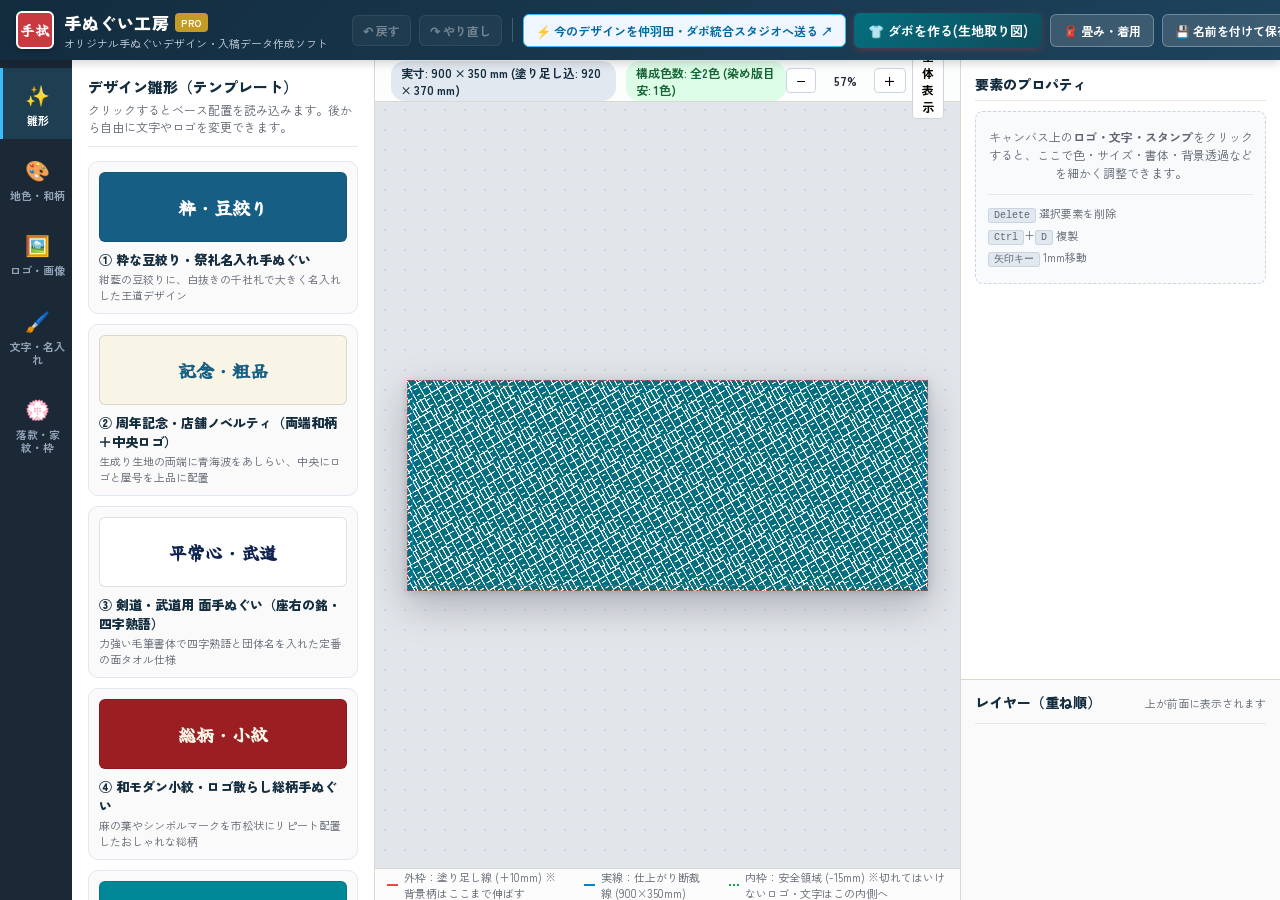
==== commit b2ad0c89: "[tenugui-maker] ロゴ即消去＆複数ロゴ保管棚・同時配置、手ぬぐい工房PROとの合体連携、1文字/1ロゴちりばめ総柄ジェネレーターを実装" ====
--- a/index.html
+++ b/index.html
@@ -70,7 +70,7 @@
       <button type="button" id="undoBtn" class="icon-btn" title="元に戻す (Ctrl+Z)" disabled>↶ 戻す</button>
       <button type="button" id="redoBtn" class="icon-btn" title="やり直す (Ctrl+Y)" disabled>↷ やり直し</button>
       <div class="divider-v"></div>
-      <a href="arare_app.html" class="secondary-btn" style="text-decoration:none;display:inline-flex;align-items:center;" title="仲羽田（角字）＆大小あられ配置・ダボ仕立て・Illustrator(.ai/SVG)専用スタジオを開く">📐 仲羽田・あられ・ダボ専用スタジオ</a>
+      <a href="arare_app.html" id="sendToArareStudioBtn" class="secondary-btn" style="text-decoration:none;display:inline-flex;align-items:center;background:#eff6ff;border-color:#38bdf8;color:#0369a1;font-weight:700" title="今作っている手ぬぐいをそのまま『仲羽田・あられ・ダボ統合スタジオ』へ送り、ダボ仕立てやIllustrator(.ai)出力に使います">⚡ 今のデザインを仲羽田・ダボ統合スタジオへ送る ↗</a>
       <button type="button" id="daboSimBtn" class="primary-btn" style="background:linear-gradient(135deg,#046e7e 0%,#0f4c5c 100%)" title="作成した手ぬぐい生地からのダボの作り方（生地の取り方）とダボ完成イメージを確認">👕 ダボを作る(生地取り図)</button>
       <button type="button" id="foldSimBtn" class="secondary-btn" title="畳んだ時の見え方や頭に巻いたイメージを確認">🧣 畳み・着用</button>
       <button type="button" id="projectSaveBtn" class="secondary-btn" title="デザインに名前を付けてアプリ内に保存・呼び出し">💾 名前を付けて保存</button>
@@ -224,10 +224,10 @@
           </div>
 
           <div class="upload-dropzone" id="logoDropzone">
-            <input type="file" id="logoFileInput" accept="image/png,image/jpeg,image/webp,image/svg+xml" hidden />
+            <input type="file" id="logoFileInput" accept=".ai,.pdf,.eps,image/png,image/jpeg,image/webp,image/svg+xml,application/pdf,application/postscript" hidden />
             <div class="dropzone-icon">📁</div>
-            <div class="dropzone-title">ロゴ・画像ファイルを選択</div>
-            <div class="dropzone-sub">またはここへドラッグ＆ドロップ (PNG / JPG / SVG)</div>
+            <div class="dropzone-title">ロゴ・画像ファイルを選択（.ai / PDF / PNG / JPG / SVG）</div>
+            <div class="dropzone-sub">Illustratorの .ai データもそのまま読み込めます</div>
             <button type="button" class="primary-btn small" id="logoSelectBtn">ファイルを選ぶ</button>
           </div>
 
@@ -271,9 +271,22 @@
             </button>
           </div>
 
+          <div class="form-section" style="background:#faf5ff;border:1.5px solid #c084fc;border-radius:8px;padding:10px;">
+            <label class="section-title" style="color:#6b21a8;">✨ 1個の文字やロゴを多数ちりばめて総柄手ぬぐいを作る</label>
+            <p class="hint" style="color:#581c87;margin-bottom:8px;">1文字（または単語）を手ぬぐい全面に市松・斜め・ランダム吹雪状に多数ちりばめ、角度・大きさ・間隔を自由自在に変更できます。</p>
+            <div style="display:grid;grid-template-columns:1fr 1fr;gap:6px;">
+              <button type="button" class="secondary-btn small" data-scatter-preset="brick" style="background:#f3e8ff;border-color:#a855f7;color:#6b21a8;font-weight:700;">🧱 市松散らし文字を追加</button>
+              <button type="button" class="secondary-btn small" data-scatter-preset="diag" style="background:#f3e8ff;border-color:#a855f7;color:#6b21a8;font-weight:700;">📐 斜め-30°散らし文字</button>
+              <button type="button" class="secondary-btn small" data-scatter-preset="random" style="background:#f3e8ff;border-color:#a855f7;color:#6b21a8;font-weight:700;">🎲 ランダム大小吹雪文字</button>
+              <button type="button" class="secondary-btn small" data-scatter-preset="border" style="background:#f3e8ff;border-color:#a855f7;color:#6b21a8;font-weight:700;">🖼️ 外周額縁リピート文字</button>
+            </div>
+          </div>
+
           <div class="form-section">
             <label class="section-title">よく使われる定型フレーズ（クリックで追加）</label>
             <div class="phrase-chips">
+              <button type="button" class="phrase-btn" data-text="仲羽田" data-vert="true" data-size="140">仲羽田</button>
+              <button type="button" class="phrase-btn" data-text="羽田" data-vert="true" data-size="150">羽田</button>
               <button type="button" class="phrase-btn" data-text="祭" data-vert="true" data-size="180">祭（大文字）</button>
               <button type="button" class="phrase-btn" data-text="感謝" data-vert="true" data-size="140">感謝</button>
               <button type="button" class="phrase-btn" data-text="商売繁盛" data-vert="true" data-size="110">商売繁盛</button>
@@ -509,18 +522,46 @@
             <input type="range" id="propOpacity" min="10" max="100" value="100" />
           </div>
 
-          <!-- リピート（散らし柄・連続配置）モード -->
-          <div class="form-group highlight-box">
-            <label>リピート配置（ロゴや紋を全面に並べる）</label>
+          <!-- リピート（1個の文字やロゴを多数ちりばめる総柄・連続配置）モード -->
+          <div class="form-group highlight-box" style="background:#faf5ff;border-color:#c084fc;">
+            <label style="color:#6b21a8;font-weight:700;">✨ 多数ちりばめ・リピート配置（文字・ロゴ・紋を全面に並べる）</label>
+            <div style="display:flex;gap:4px;flex-wrap:wrap;margin-bottom:6px;" id="propScatterQuickBtns">
+              <button type="button" class="tiny-btn" data-rmode="brick" style="background:#f3e8ff;border-color:#a855f7;color:#6b21a8;font-weight:700;">🧱 市松散らし</button>
+              <button type="button" class="tiny-btn" data-rmode="diag" style="background:#f3e8ff;border-color:#a855f7;color:#6b21a8;font-weight:700;">📐 斜め-30°</button>
+              <button type="button" class="tiny-btn" data-rmode="random" style="background:#f3e8ff;border-color:#a855f7;color:#6b21a8;font-weight:700;">🎲 ランダム吹雪</button>
+              <button type="button" class="tiny-btn" data-rmode="none">1️⃣ 1個に戻す</button>
+            </div>
             <select id="propRepeatMode">
               <option value="none">単体配置（1つだけ）</option>
-              <option value="grid">格子並び（縦横に整列して反復）</option>
-              <option value="brick">互い違い並び（市松・散らし配置）</option>
-              <option value="row">横一列に並べる（帯状）</option>
+              <option value="brick">互い違い並び（市松・江戸小紋散らし）</option>
+              <option value="grid">整列格子並び（縦横に整列して反復）</option>
+              <option value="diag">斜め格子並び（斜め方向に流れる総柄）</option>
+              <option value="random">ランダム吹雪散らし（角度・大小を自在に散らす）</option>
+              <option value="border">外周額縁並び（手ぬぐいの四辺に沿って並べる）</option>
+              <option value="row">横一列に並べる（帯状リピート）</option>
+              <option value="col">縦一列に並べる（縦帯リピート）</option>
             </select>
-            <div id="propRepeatGapRow" class="field-row hidden">
-              <label>間隔 <span id="propRepeatGapVal">180px</span></label>
-              <input type="range" id="propRepeatGap" min="60" max="500" value="180" />
+            <div id="propRepeatGapRow" class="hidden" style="display:flex;flex-direction:column;gap:6px;margin-top:8px;">
+              <div class="field-row">
+                <label>横の間隔 <span id="propRepeatGapVal">160px</span></label>
+                <input type="range" id="propRepeatGap" min="40" max="500" value="160" />
+              </div>
+              <div class="field-row">
+                <label>縦の間隔 <span id="propRepeatGapYVal">150px</span></label>
+                <input type="range" id="propRepeatGapY" min="40" max="500" value="150" />
+              </div>
+              <div class="field-row">
+                <label>並び全体の傾き <span id="propRepeatGridAngleVal">0°</span></label>
+                <input type="range" id="propRepeatGridAngle" min="-90" max="90" value="0" />
+              </div>
+              <div class="field-row">
+                <label>交互・ランダム回転 <span id="propRepeatAngleVarVal">0°</span></label>
+                <input type="range" id="propRepeatAngleVar" min="0" max="180" step="5" value="0" />
+              </div>
+              <div class="field-row">
+                <label>大小サイズばらつき <span id="propRepeatSizeVarVal">0%</span></label>
+                <input type="range" id="propRepeatSizeVar" min="0" max="80" step="5" value="0" />
+              </div>
             </div>
           </div>
 
@@ -597,11 +638,13 @@
             </select>
           </div>
           <div>
-            <label class="section-title">② ✂️ 手ぬぐいからの生地の取り方（裁断割付）</label>
+            <label class="section-title">② ✂️ 手ぬぐいからの生地の取り方（裁断割付・枚数）</label>
             <select id="studioDaboCutMode">
-              <option value="6piece" selected>① 定番6枚取り（前2・後2・袖2／背中心接ぎ）</option>
-              <option value="backCenter">② 背中中央1枚取り（中央のロゴ・紋を切らずに背紋にする）</option>
-              <option value="5piece">③ 省エネ5枚取り（前2・後2・1本から両袖を上下分割）</option>
+              <option value="adult7" selected>① 大人用・標準7枚取り（前2・後2・袖2 ＋ 7本目：襟・前立て・胸ポケ・マチ）★推奨</option>
+              <option value="adult8_crest">② 大人用・背紋1枚＋ゆったり8枚取り（背中央1・後脇マチ1・前2・袖2・袖太マチ1・襟＆ポケ1）</option>
+              <option value="6piece">③ 小柄・子ども・6枚取り（前2・後2・袖2／裾余りから襟・ポケ）</option>
+              <option value="backCenter">④ 6枚・背中中央1枚取り（中央のロゴ・紋を切らずに背紋にする）</option>
+              <option value="5piece">⑤ 子ども用・最小5枚取り（前2・後2・5本目から両袖を上下分割）</option>
             </select>
           </div>
           <div>
@@ -613,6 +656,16 @@
               <option value="frontBack">前身頃＋後身頃にロゴ入りを使う（袖は地紋のみ）</option>
               <option value="sleevesOnly">両袖のみロゴ入り手ぬぐいを使う</option>
             </select>
+          </div>
+          <div style="background:#fffbeb;border:1px solid #fcd34d;border-radius:6px;padding:7px 8px;">
+            <label class="section-title" style="color:#92400e;margin-bottom:4px;">🎯 狙ったダボの部位にロゴ・文字を一発配置</label>
+            <div style="display:flex;flex-wrap:wrap;gap:4px;" id="studioDaboSmartBtns">
+              <button type="button" class="secondary-btn small" data-spot="backCrest" style="font-size:11px;padding:3px 7px;">① 背中中央(背紋)</button>
+              <button type="button" class="secondary-btn small" data-spot="backMid" style="font-size:11px;padding:3px 7px;">② 背中ど真ん中</button>
+              <button type="button" class="secondary-btn small" data-spot="chestPocket" style="font-size:11px;padding:3px 7px;">③ 左胸ポケ</button>
+              <button type="button" class="secondary-btn small" data-spot="frontHem" style="font-size:11px;padding:3px 7px;">④ 前後の裾</button>
+              <button type="button" class="secondary-btn small" data-spot="sleeves" style="font-size:11px;padding:3px 7px;">⑤ 両袖の腕</button>
+            </div>
           </div>
           <div style="display:grid;grid-template-columns:1fr 1fr;gap:8px;">
             <div>
@@ -667,8 +720,18 @@
           <div id="studioDaboSpecInfo" style="background:#e0f2fe;border:1px solid #0284c7;border-radius:6px;padding:8px 10px;font-size:11.5px;line-height:1.5;color:#0f172a;"></div>
           <button type="button" id="downloadStudioDaboPngBtn" class="primary-btn full-width">📸 ダボ仕上がり＆生地取り図をPNG保存</button>
         </div>
-        <div style="background:#161c28;border-radius:8px;overflow:hidden;display:flex;align-items:center;justify-content:center;border:1px solid #334155;">
-          <canvas id="studioDaboCanvas" width="820" height="580" style="width:100%;height:auto;display:block;"></canvas>
+        <div id="studioDaboViewport" style="position:relative;background:#161c28;border-radius:8px;overflow:hidden;display:flex;align-items:center;justify-content:center;border:1px solid #334155;cursor:grab;user-select:none;">
+          <canvas id="studioDaboCanvas" width="820" height="580" style="width:100%;height:auto;display:block;transform-origin:center center;"></canvas>
+          <div style="position:absolute;left:10px;bottom:10px;background:rgba(15,23,42,0.82);color:#e2e8f0;font-size:11px;padding:4px 9px;border-radius:999px;pointer-events:none;border:1px solid rgba(255,255,255,0.15);">
+            🖱️ ドラッグで移動 ／ ホイールで拡大縮小 ／ ダブルクリックでリセット
+          </div>
+          <div id="studioDaboZoomHud" style="position:absolute;right:10px;bottom:10px;display:flex;align-items:center;gap:5px;background:rgba(15,23,42,0.9);color:#f8fafc;padding:5px 9px;border-radius:999px;border:1px solid rgba(255,255,255,0.2);font-size:11.5px;">
+            <button type="button" id="studioDaboZoomOut" style="background:#334155;color:#fff;border:none;border-radius:999px;padding:2px 7px;cursor:pointer;font-weight:700;">－</button>
+            <input type="range" id="studioDaboZoomRange" min="50" max="400" step="5" value="100" style="width:80px;accent-color:#38bdf8;cursor:pointer;" />
+            <button type="button" id="studioDaboZoomIn" style="background:#334155;color:#fff;border:none;border-radius:999px;padding:2px 7px;cursor:pointer;font-weight:700;">＋</button>
+            <span id="studioDaboZoomPct" style="min-width:38px;text-align:right;font-weight:700;">100%</span>
+            <button type="button" id="studioDaboZoomReset" style="background:#0284c7;color:#fff;border:none;border-radius:999px;padding:2px 8px;cursor:pointer;font-size:11px;font-weight:700;">中央</button>
+          </div>
         </div>
       </div>
     </div>
